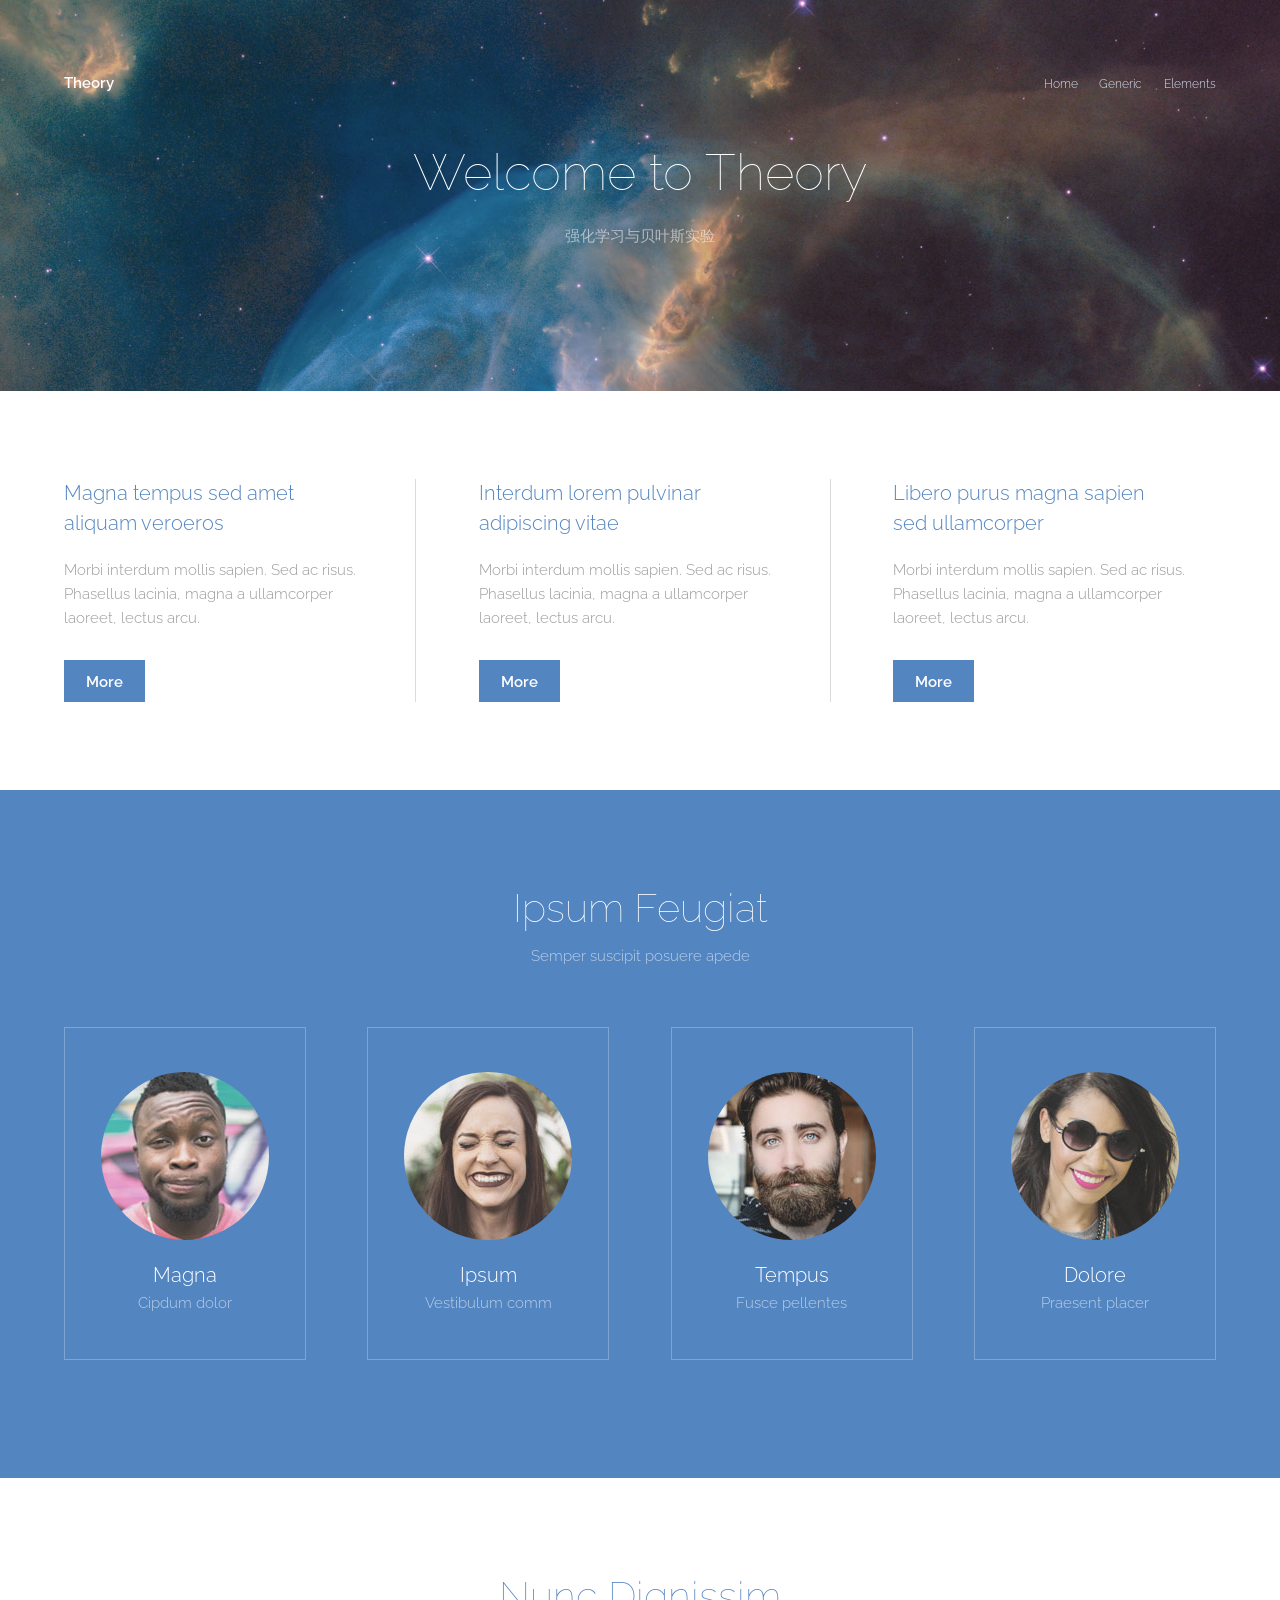
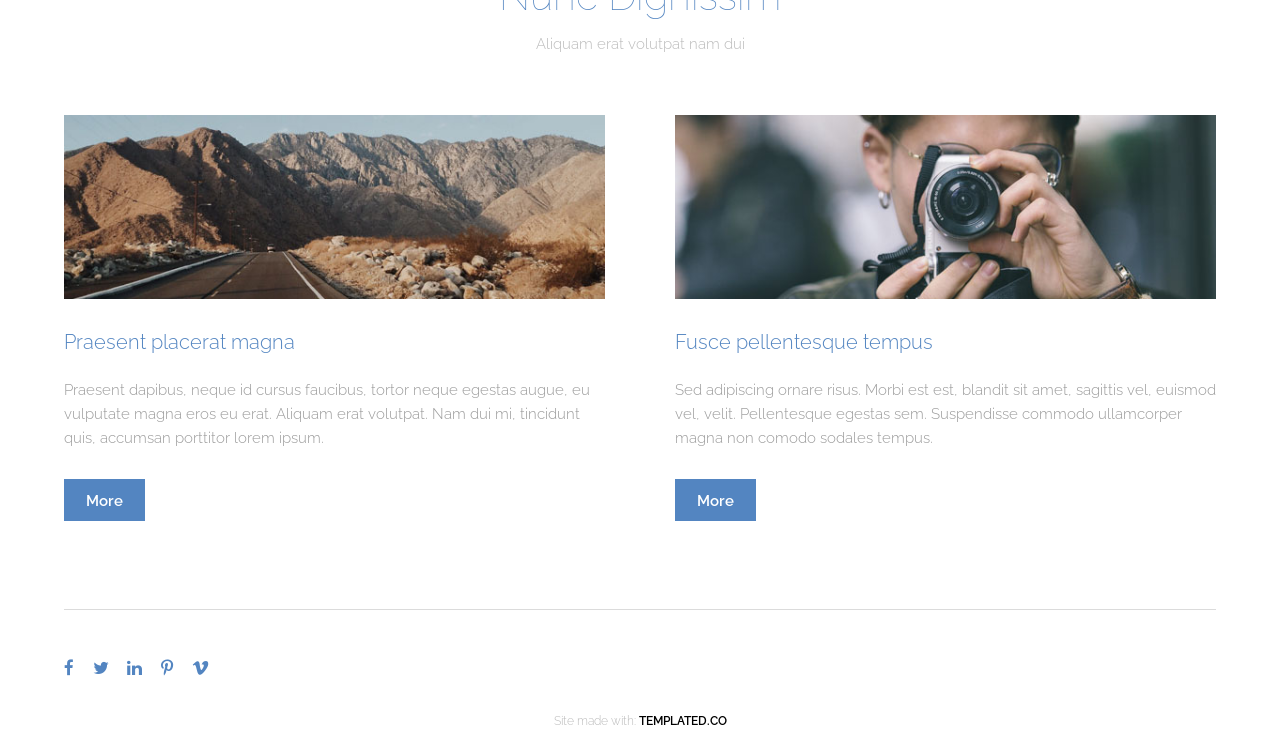
==== index.html @ ba05825b "Update index.html" ====
<!DOCTYPE HTML>
<!--
	Theory by TEMPLATED
	templated.co @templatedco
	Released for free under the Creative Commons Attribution 3.0 license (templated.co/license)
--><html><head><title>Theory by TEMPLATED</title><meta charset="utf-8"><meta name="robots" content="index, follow, max-image-preview:large, max-snippet:-1, max-video-preview:-1"><meta name="viewport" content="width=device-width, initial-scale=1"><link rel="stylesheet" href="assets/css/main.css"></head><body>

		<!-- Header -->
			<header id="header"><div class="inner">
					<a href="index.html" class="logo">Theory</a>
					<nav id="nav"><a href="index.html">Home</a>
						<a href="generic.html">Generic</a>
						<a href="elements.html">Elements</a>
					</nav><a href="#navPanel" class="navPanelToggle"><span class="fa fa-bars"></span></a>
				</div>
			</header><!-- Banner --><section id="banner"><h1>Welcome to Theory</h1>
				<p>强化学习与贝叶斯实验</p>
			</section><!-- One --><section id="one" class="wrapper"><div class="inner">
					<div class="flex flex-3">
						<article><header><h3>Magna tempus sed amet<br> aliquam veroeros</h3>
							</header><p>Morbi interdum mollis sapien. Sed ac risus. Phasellus lacinia, magna a ullamcorper laoreet, lectus arcu.</p>
							<footer><a href="#" class="button special">More</a>
							</footer></article><article><header><h3>Interdum lorem pulvinar<br> adipiscing vitae</h3>
							</header><p>Morbi interdum mollis sapien. Sed ac risus. Phasellus lacinia, magna a ullamcorper laoreet, lectus arcu.</p>
							<footer><a href="#" class="button special">More</a>
							</footer></article><article><header><h3>Libero purus magna sapien<br> sed ullamcorper</h3>
							</header><p>Morbi interdum mollis sapien. Sed ac risus. Phasellus lacinia, magna a ullamcorper laoreet, lectus arcu.</p>
							<footer><a href="#" class="button special">More</a>
							</footer></article></div>
				</div>
			</section><!-- Two --><section id="two" class="wrapper style1 special"><div class="inner">
					<header><h2>Ipsum Feugiat</h2>
						<p>Semper suscipit posuere apede</p>
					</header><div class="flex flex-4">
						<div class="box person">
							<div class="image round">
								<img src="images/pic03.jpg" alt="Person 1" width="168" height="168"></div>
							<h3>Magna</h3>
							<p>Cipdum dolor</p>
						</div>
						<div class="box person">
							<div class="image round">
								<img src="images/pic04.jpg" alt="Person 2" width="168" height="168"></div>
							<h3>Ipsum</h3>
							<p>Vestibulum comm</p>
						</div>
						<div class="box person">
							<div class="image round">
								<img src="images/pic05.jpg" alt="Person 3" width="168" height="168"></div>
							<h3>Tempus</h3>
							<p>Fusce pellentes</p>
						</div>
						<div class="box person">
							<div class="image round">
								<img src="images/pic06.jpg" alt="Person 4" width="168" height="168"></div>
							<h3>Dolore</h3>
							<p>Praesent placer</p>
						</div>
					</div>
				</div>
			</section><!-- Three --><section id="three" class="wrapper special"><div class="inner">
					<header class="align-center"><h2>Nunc Dignissim</h2>
						<p>Aliquam erat volutpat nam dui </p>
					</header><div class="flex flex-2">
						<article><div class="image fit">
								<img src="images/pic01.jpg" alt="Pic 01" width="576" height="196"></div>
							<header><h3>Praesent placerat magna</h3>
							</header><p>Praesent dapibus, neque id cursus faucibus, tortor neque egestas augue, eu vulputate magna eros eu erat. Aliquam erat volutpat. Nam dui mi, tincidunt quis, accumsan porttitor lorem ipsum.</p>
							<footer><a href="#" class="button special">More</a>
							</footer></article><article><div class="image fit">
								<img src="images/pic02.jpg" alt="Pic 02" width="576" height="196"></div>
							<header><h3>Fusce pellentesque tempus</h3>
							</header><p>Sed adipiscing ornare risus. Morbi est est, blandit sit amet, sagittis vel, euismod vel, velit. Pellentesque egestas sem. Suspendisse commodo ullamcorper magna non comodo sodales tempus.</p>
							<footer><a href="#" class="button special">More</a>
							</footer></article></div>
				</div>
			</section><!-- Footer --><footer id="footer"><div class="inner">
					<div class="flex">
						<ul class="icons"><li><a href="#" class="icon fa-facebook"><span class="label">Facebook</span></a></li>
							<li><a href="#" class="icon fa-twitter"><span class="label">Twitter</span></a></li>
							<li><a href="#" class="icon fa-linkedin"><span class="label">linkedIn</span></a></li>
							<li><a href="#" class="icon fa-pinterest-p"><span class="label">Pinterest</span></a></li>
							<li><a href="#" class="icon fa-vimeo"><span class="label">Vimeo</span></a></li>
						</ul></div>
				</div>
			</footer><div class="copyright">
			Site made with: <a href="https://templated.co/">TEMPLATED.CO</a>
		</div>

		<!-- Scripts -->
			<script src="assets/js/jquery.min.js"></script><script src="assets/js/skel.min.js"></script><script src="assets/js/util.js"></script><script src="assets/js/main.js"></script></body></html>
---- assets/css/main.css ----
@charset "UTF-8";
@import url(font-awesome.min.css);
@import "https://fonts.googleapis.com/css?family=Raleway:100,300,600";

/*
	Theory by TEMPLATED
	templated.co @templatedco
	Released for free under the Creative Commons Attribution 3.0 license (templated.co/license)
*/

/* Reset */

	html, body, div, span, applet, object, iframe, h1, h2, h3, h4, h5, h6, p, blockquote, pre, a, abbr, acronym, address, big, cite, code, del, dfn, em, img, ins, kbd, q, s, samp, small, strike, strong, sub, sup, tt, var, b, u, i, center, dl, dt, dd, ol, ul, li, fieldset, form, label, legend, table, caption, tbody, tfoot, thead, tr, th, td, article, aside, canvas, details, embed, figure, figcaption, footer, header, hgroup, menu, nav, output, ruby, section, summary, time, mark, audio, video {
		margin: 0;
		padding: 0;
		border: 0;
		font-size: 100%;
		font: inherit;
		vertical-align: baseline;
	}
.image.fit img {
	width: 100%;
	height: auto;
}
	article, aside, details, figcaption, figure, footer, header, hgroup, menu, nav, section {
		display: block;
	}

	body {
		line-height: 1;
	}

	ol, ul {
		list-style: none;
	}

	blockquote, q {
		quotes: none;
	}

	blockquote:before, blockquote:after, q:before, q:after {
		content: '';
		content: none;
	}

	table {
		border-collapse: collapse;
		border-spacing: 0;
	}

	body {
		-webkit-text-size-adjust: none;
	}

/* Box Model */

	*, *:before, *:after {
		-moz-box-sizing: border-box;
		-webkit-box-sizing: border-box;
		box-sizing: border-box;
	}

/* Containers */

	.container {
		margin-left: auto;
		margin-right: auto;
	}

	.container.\31 25\25 {
		width: 100%;
		max-width: 100em;
		min-width: 80em;
	}

	.container.\37 5\25 {
		width: 60em;
	}

	.container.\35 0\25 {
		width: 40em;
	}

	.container.\32 5\25 {
		width: 20em;
	}

	.container {
		width: 80em;
	}

	@media screen and (max-width: 1680px) {

		.container.\31 25\25 {
			width: 100%;
			max-width: 100em;
			min-width: 80em;
		}

		.container.\37 5\25 {
			width: 60em;
		}

		.container.\35 0\25 {
			width: 40em;
		}

		.container.\32 5\25 {
			width: 20em;
		}

		.container {
			width: 80em;
		}

	}

	@media screen and (max-width: 1280px) {

		.container.\31 25\25 {
			width: 100%;
			max-width: 81.25em;
			min-width: 65em;
		}

		.container.\37 5\25 {
			width: 48.75em;
		}

		.container.\35 0\25 {
			width: 32.5em;
		}

		.container.\32 5\25 {
			width: 16.25em;
		}

		.container {
			width: 65em;
		}

	}

	@media screen and (max-width: 980px) {

		.container.\31 25\25 {
			width: 100%;
			max-width: 112.5%;
			min-width: 90%;
		}

		.container.\37 5\25 {
			width: 67.5%;
		}

		.container.\35 0\25 {
			width: 45%;
		}

		.container.\32 5\25 {
			width: 22.5%;
		}

		.container {
			width: 90%;
		}

	}

	@media screen and (max-width: 736px) {

		.container.\31 25\25 {
			width: 100%;
			max-width: 112.5%;
			min-width: 90%;
		}

		.container.\37 5\25 {
			width: 67.5%;
		}

		.container.\35 0\25 {
			width: 45%;
		}

		.container.\32 5\25 {
			width: 22.5%;
		}

		.container {
			width: 90% !important;
		}

	}

	@media screen and (max-width: 480px) {

		.container.\31 25\25 {
			width: 100%;
			max-width: 112.5%;
			min-width: 90%;
		}

		.container.\37 5\25 {
			width: 67.5%;
		}

		.container.\35 0\25 {
			width: 45%;
		}

		.container.\32 5\25 {
			width: 22.5%;
		}

		.container {
			width: 90% !important;
		}

	}

/* Grid */

	.row {
		border-bottom: solid 1px transparent;
		-moz-box-sizing: border-box;
		-webkit-box-sizing: border-box;
		box-sizing: border-box;
	}

	.row > * {
		float: left;
		-moz-box-sizing: border-box;
		-webkit-box-sizing: border-box;
		box-sizing: border-box;
	}

	.row:after, .row:before {
		content: '';
		display: block;
		clear: both;
		height: 0;
	}

	.row.uniform > * > :first-child {
		margin-top: 0;
	}

	.row.uniform > * > :last-child {
		margin-bottom: 0;
	}

	.row.\30 \25 > * {
		padding: 0 0 0 0em;
	}

	.row.\30 \25 {
		margin: 0 0 -1px 0em;
	}

	.row.uniform.\30 \25 > * {
		padding: 0em 0 0 0em;
	}

	.row.uniform.\30 \25 {
		margin: 0em 0 -1px 0em;
	}

	.row > * {
		padding: 0 0 0 2em;
	}

	.row {
		margin: 0 0 -1px -2em;
	}

	.row.uniform > * {
		padding: 2em 0 0 2em;
	}

	.row.uniform {
		margin: -2em 0 -1px -2em;
	}

	.row.\32 00\25 > * {
		padding: 0 0 0 4em;
	}

	.row.\32 00\25 {
		margin: 0 0 -1px -4em;
	}

	.row.uniform.\32 00\25 > * {
		padding: 4em 0 0 4em;
	}

	.row.uniform.\32 00\25 {
		margin: -4em 0 -1px -4em;
	}

	.row.\31 50\25 > * {
		padding: 0 0 0 3em;
	}

	.row.\31 50\25 {
		margin: 0 0 -1px -3em;
	}

	.row.uniform.\31 50\25 > * {
		padding: 3em 0 0 3em;
	}

	.row.uniform.\31 50\25 {
		margin: -3em 0 -1px -3em;
	}

	.row.\35 0\25 > * {
		padding: 0 0 0 1em;
	}

	.row.\35 0\25 {
		margin: 0 0 -1px -1em;
	}

	.row.uniform.\35 0\25 > * {
		padding: 1em 0 0 1em;
	}

	.row.uniform.\35 0\25 {
		margin: -1em 0 -1px -1em;
	}

	.row.\32 5\25 > * {
		padding: 0 0 0 0.5em;
	}

	.row.\32 5\25 {
		margin: 0 0 -1px -0.5em;
	}

	.row.uniform.\32 5\25 > * {
		padding: 0.5em 0 0 0.5em;
	}

	.row.uniform.\32 5\25 {
		margin: -0.5em 0 -1px -0.5em;
	}

	.\31 2u, .\31 2u\24 {
		width: 100%;
		clear: none;
		margin-left: 0;
	}

	.\31 1u, .\31 1u\24 {
		width: 91.6666666667%;
		clear: none;
		margin-left: 0;
	}

	.\31 0u, .\31 0u\24 {
		width: 83.3333333333%;
		clear: none;
		margin-left: 0;
	}

	.\39 u, .\39 u\24 {
		width: 75%;
		clear: none;
		margin-left: 0;
	}

	.\38 u, .\38 u\24 {
		width: 66.6666666667%;
		clear: none;
		margin-left: 0;
	}

	.\37 u, .\37 u\24 {
		width: 58.3333333333%;
		clear: none;
		margin-left: 0;
	}

	.\36 u, .\36 u\24 {
		width: 50%;
		clear: none;
		margin-left: 0;
	}

	.\35 u, .\35 u\24 {
		width: 41.6666666667%;
		clear: none;
		margin-left: 0;
	}

	.\34 u, .\34 u\24 {
		width: 33.3333333333%;
		clear: none;
		margin-left: 0;
	}

	.\33 u, .\33 u\24 {
		width: 25%;
		clear: none;
		margin-left: 0;
	}

	.\32 u, .\32 u\24 {
		width: 16.6666666667%;
		clear: none;
		margin-left: 0;
	}

	.\31 u, .\31 u\24 {
		width: 8.3333333333%;
		clear: none;
		margin-left: 0;
	}

	.\31 2u\24 + *,
	.\31 1u\24 + *,
	.\31 0u\24 + *,
	.\39 u\24 + *,
	.\38 u\24 + *,
	.\37 u\24 + *,
	.\36 u\24 + *,
	.\35 u\24 + *,
	.\34 u\24 + *,
	.\33 u\24 + *,
	.\32 u\24 + *,
	.\31 u\24 + * {
		clear: left;
	}

	.\-11u {
		margin-left: 91.66667%;
	}

	.\-10u {
		margin-left: 83.33333%;
	}

	.\-9u {
		margin-left: 75%;
	}

	.\-8u {
		margin-left: 66.66667%;
	}

	.\-7u {
		margin-left: 58.33333%;
	}

	.\-6u {
		margin-left: 50%;
	}

	.\-5u {
		margin-left: 41.66667%;
	}

	.\-4u {
		margin-left: 33.33333%;
	}

	.\-3u {
		margin-left: 25%;
	}

	.\-2u {
		margin-left: 16.66667%;
	}

	.\-1u {
		margin-left: 8.33333%;
	}

	@media screen and (max-width: 1680px) {

		.row > * {
			padding: 0 0 0 2em;
		}

		.row {
			margin: 0 0 -1px -2em;
		}

		.row.uniform > * {
			padding: 2em 0 0 2em;
		}

		.row.uniform {
			margin: -2em 0 -1px -2em;
		}

		.row.\32 00\25 > * {
			padding: 0 0 0 4em;
		}

		.row.\32 00\25 {
			margin: 0 0 -1px -4em;
		}

		.row.uniform.\32 00\25 > * {
			padding: 4em 0 0 4em;
		}

		.row.uniform.\32 00\25 {
			margin: -4em 0 -1px -4em;
		}

		.row.\31 50\25 > * {
			padding: 0 0 0 3em;
		}

		.row.\31 50\25 {
			margin: 0 0 -1px -3em;
		}

		.row.uniform.\31 50\25 > * {
			padding: 3em 0 0 3em;
		}

		.row.uniform.\31 50\25 {
			margin: -3em 0 -1px -3em;
		}

		.row.\35 0\25 > * {
			padding: 0 0 0 1em;
		}

		.row.\35 0\25 {
			margin: 0 0 -1px -1em;
		}

		.row.uniform.\35 0\25 > * {
			padding: 1em 0 0 1em;
		}

		.row.uniform.\35 0\25 {
			margin: -1em 0 -1px -1em;
		}

		.row.\32 5\25 > * {
			padding: 0 0 0 0.5em;
		}

		.row.\32 5\25 {
			margin: 0 0 -1px -0.5em;
		}

		.row.uniform.\32 5\25 > * {
			padding: 0.5em 0 0 0.5em;
		}

		.row.uniform.\32 5\25 {
			margin: -0.5em 0 -1px -0.5em;
		}

		.\31 2u\28xlarge\29, .\31 2u\24\28xlarge\29 {
			width: 100%;
			clear: none;
			margin-left: 0;
		}

		.\31 1u\28xlarge\29, .\31 1u\24\28xlarge\29 {
			width: 91.6666666667%;
			clear: none;
			margin-left: 0;
		}

		.\31 0u\28xlarge\29, .\31 0u\24\28xlarge\29 {
			width: 83.3333333333%;
			clear: none;
			margin-left: 0;
		}

		.\39 u\28xlarge\29, .\39 u\24\28xlarge\29 {
			width: 75%;
			clear: none;
			margin-left: 0;
		}

		.\38 u\28xlarge\29, .\38 u\24\28xlarge\29 {
			width: 66.6666666667%;
			clear: none;
			margin-left: 0;
		}

		.\37 u\28xlarge\29, .\37 u\24\28xlarge\29 {
			width: 58.3333333333%;
			clear: none;
			margin-left: 0;
		}

		.\36 u\28xlarge\29, .\36 u\24\28xlarge\29 {
			width: 50%;
			clear: none;
			margin-left: 0;
		}

		.\35 u\28xlarge\29, .\35 u\24\28xlarge\29 {
			width: 41.6666666667%;
			clear: none;
			margin-left: 0;
		}

		.\34 u\28xlarge\29, .\34 u\24\28xlarge\29 {
			width: 33.3333333333%;
			clear: none;
			margin-left: 0;
		}

		.\33 u\28xlarge\29, .\33 u\24\28xlarge\29 {
			width: 25%;
			clear: none;
			margin-left: 0;
		}

		.\32 u\28xlarge\29, .\32 u\24\28xlarge\29 {
			width: 16.6666666667%;
			clear: none;
			margin-left: 0;
		}

		.\31 u\28xlarge\29, .\31 u\24\28xlarge\29 {
			width: 8.3333333333%;
			clear: none;
			margin-left: 0;
		}

		.\31 2u\24\28xlarge\29 + *,
		.\31 1u\24\28xlarge\29 + *,
		.\31 0u\24\28xlarge\29 + *,
		.\39 u\24\28xlarge\29 + *,
		.\38 u\24\28xlarge\29 + *,
		.\37 u\24\28xlarge\29 + *,
		.\36 u\24\28xlarge\29 + *,
		.\35 u\24\28xlarge\29 + *,
		.\34 u\24\28xlarge\29 + *,
		.\33 u\24\28xlarge\29 + *,
		.\32 u\24\28xlarge\29 + *,
		.\31 u\24\28xlarge\29 + * {
			clear: left;
		}

		.\-11u\28xlarge\29 {
			margin-left: 91.66667%;
		}

		.\-10u\28xlarge\29 {
			margin-left: 83.33333%;
		}

		.\-9u\28xlarge\29 {
			margin-left: 75%;
		}

		.\-8u\28xlarge\29 {
			margin-left: 66.66667%;
		}

		.\-7u\28xlarge\29 {
			margin-left: 58.33333%;
		}

		.\-6u\28xlarge\29 {
			margin-left: 50%;
		}

		.\-5u\28xlarge\29 {
			margin-left: 41.66667%;
		}

		.\-4u\28xlarge\29 {
			margin-left: 33.33333%;
		}

		.\-3u\28xlarge\29 {
			margin-left: 25%;
		}

		.\-2u\28xlarge\29 {
			margin-left: 16.66667%;
		}

		.\-1u\28xlarge\29 {
			margin-left: 8.33333%;
		}

	}

	@media screen and (max-width: 1280px) {

		.row > * {
			padding: 0 0 0 1.5em;
		}

		.row {
			margin: 0 0 -1px -1.5em;
		}

		.row.uniform > * {
			padding: 1.5em 0 0 1.5em;
		}

		.row.uniform {
			margin: -1.5em 0 -1px -1.5em;
		}

		.row.\32 00\25 > * {
			padding: 0 0 0 3em;
		}

		.row.\32 00\25 {
			margin: 0 0 -1px -3em;
		}

		.row.uniform.\32 00\25 > * {
			padding: 3em 0 0 3em;
		}

		.row.uniform.\32 00\25 {
			margin: -3em 0 -1px -3em;
		}

		.row.\31 50\25 > * {
			padding: 0 0 0 2.25em;
		}

		.row.\31 50\25 {
			margin: 0 0 -1px -2.25em;
		}

		.row.uniform.\31 50\25 > * {
			padding: 2.25em 0 0 2.25em;
		}

		.row.uniform.\31 50\25 {
			margin: -2.25em 0 -1px -2.25em;
		}

		.row.\35 0\25 > * {
			padding: 0 0 0 0.75em;
		}

		.row.\35 0\25 {
			margin: 0 0 -1px -0.75em;
		}

		.row.uniform.\35 0\25 > * {
			padding: 0.75em 0 0 0.75em;
		}

		.row.uniform.\35 0\25 {
			margin: -0.75em 0 -1px -0.75em;
		}

		.row.\32 5\25 > * {
			padding: 0 0 0 0.375em;
		}

		.row.\32 5\25 {
			margin: 0 0 -1px -0.375em;
		}

		.row.uniform.\32 5\25 > * {
			padding: 0.375em 0 0 0.375em;
		}

		.row.uniform.\32 5\25 {
			margin: -0.375em 0 -1px -0.375em;
		}

		.\31 2u\28large\29, .\31 2u\24\28large\29 {
			width: 100%;
			clear: none;
			margin-left: 0;
		}

		.\31 1u\28large\29, .\31 1u\24\28large\29 {
			width: 91.6666666667%;
			clear: none;
			margin-left: 0;
		}

		.\31 0u\28large\29, .\31 0u\24\28large\29 {
			width: 83.3333333333%;
			clear: none;
			margin-left: 0;
		}

		.\39 u\28large\29, .\39 u\24\28large\29 {
			width: 75%;
			clear: none;
			margin-left: 0;
		}

		.\38 u\28large\29, .\38 u\24\28large\29 {
			width: 66.6666666667%;
			clear: none;
			margin-left: 0;
		}

		.\37 u\28large\29, .\37 u\24\28large\29 {
			width: 58.3333333333%;
			clear: none;
			margin-left: 0;
		}

		.\36 u\28large\29, .\36 u\24\28large\29 {
			width: 50%;
			clear: none;
			margin-left: 0;
		}

		.\35 u\28large\29, .\35 u\24\28large\29 {
			width: 41.6666666667%;
			clear: none;
			margin-left: 0;
		}

		.\34 u\28large\29, .\34 u\24\28large\29 {
			width: 33.3333333333%;
			clear: none;
			margin-left: 0;
		}

		.\33 u\28large\29, .\33 u\24\28large\29 {
			width: 25%;
			clear: none;
			margin-left: 0;
		}

		.\32 u\28large\29, .\32 u\24\28large\29 {
			width: 16.6666666667%;
			clear: none;
			margin-left: 0;
		}

		.\31 u\28large\29, .\31 u\24\28large\29 {
			width: 8.3333333333%;
			clear: none;
			margin-left: 0;
		}

		.\31 2u\24\28large\29 + *,
		.\31 1u\24\28large\29 + *,
		.\31 0u\24\28large\29 + *,
		.\39 u\24\28large\29 + *,
		.\38 u\24\28large\29 + *,
		.\37 u\24\28large\29 + *,
		.\36 u\24\28large\29 + *,
		.\35 u\24\28large\29 + *,
		.\34 u\24\28large\29 + *,
		.\33 u\24\28large\29 + *,
		.\32 u\24\28large\29 + *,
		.\31 u\24\28large\29 + * {
			clear: left;
		}

		.\-11u\28large\29 {
			margin-left: 91.66667%;
		}

		.\-10u\28large\29 {
			margin-left: 83.33333%;
		}

		.\-9u\28large\29 {
			margin-left: 75%;
		}

		.\-8u\28large\29 {
			margin-left: 66.66667%;
		}

		.\-7u\28large\29 {
			margin-left: 58.33333%;
		}

		.\-6u\28large\29 {
			margin-left: 50%;
		}

		.\-5u\28large\29 {
			margin-left: 41.66667%;
		}

		.\-4u\28large\29 {
			margin-left: 33.33333%;
		}

		.\-3u\28large\29 {
			margin-left: 25%;
		}

		.\-2u\28large\29 {
			margin-left: 16.66667%;
		}

		.\-1u\28large\29 {
			margin-left: 8.33333%;
		}

	}

	@media screen and (max-width: 980px) {

		.row > * {
			padding: 0 0 0 1.5em;
		}

		.row {
			margin: 0 0 -1px -1.5em;
		}

		.row.uniform > * {
			padding: 1.5em 0 0 1.5em;
		}

		.row.uniform {
			margin: -1.5em 0 -1px -1.5em;
		}

		.row.\32 00\25 > * {
			padding: 0 0 0 3em;
		}

		.row.\32 00\25 {
			margin: 0 0 -1px -3em;
		}

		.row.uniform.\32 00\25 > * {
			padding: 3em 0 0 3em;
		}

		.row.uniform.\32 00\25 {
			margin: -3em 0 -1px -3em;
		}

		.row.\31 50\25 > * {
			padding: 0 0 0 2.25em;
		}

		.row.\31 50\25 {
			margin: 0 0 -1px -2.25em;
		}

		.row.uniform.\31 50\25 > * {
			padding: 2.25em 0 0 2.25em;
		}

		.row.uniform.\31 50\25 {
			margin: -2.25em 0 -1px -2.25em;
		}

		.row.\35 0\25 > * {
			padding: 0 0 0 0.75em;
		}

		.row.\35 0\25 {
			margin: 0 0 -1px -0.75em;
		}

		.row.uniform.\35 0\25 > * {
			padding: 0.75em 0 0 0.75em;
		}

		.row.uniform.\35 0\25 {
			margin: -0.75em 0 -1px -0.75em;
		}

		.row.\32 5\25 > * {
			padding: 0 0 0 0.375em;
		}

		.row.\32 5\25 {
			margin: 0 0 -1px -0.375em;
		}

		.row.uniform.\32 5\25 > * {
			padding: 0.375em 0 0 0.375em;
		}

		.row.uniform.\32 5\25 {
			margin: -0.375em 0 -1px -0.375em;
		}

		.\31 2u\28medium\29, .\31 2u\24\28medium\29 {
			width: 100%;
			clear: none;
			margin-left: 0;
		}

		.\31 1u\28medium\29, .\31 1u\24\28medium\29 {
			width: 91.6666666667%;
			clear: none;
			margin-left: 0;
		}

		.\31 0u\28medium\29, .\31 0u\24\28medium\29 {
			width: 83.3333333333%;
			clear: none;
			margin-left: 0;
		}

		.\39 u\28medium\29, .\39 u\24\28medium\29 {
			width: 75%;
			clear: none;
			margin-left: 0;
		}

		.\38 u\28medium\29, .\38 u\24\28medium\29 {
			width: 66.6666666667%;
			clear: none;
			margin-left: 0;
		}

		.\37 u\28medium\29, .\37 u\24\28medium\29 {
			width: 58.3333333333%;
			clear: none;
			margin-left: 0;
		}

		.\36 u\28medium\29, .\36 u\24\28medium\29 {
			width: 50%;
			clear: none;
			margin-left: 0;
		}

		.\35 u\28medium\29, .\35 u\24\28medium\29 {
			width: 41.6666666667%;
			clear: none;
			margin-left: 0;
		}

		.\34 u\28medium\29, .\34 u\24\28medium\29 {
			width: 33.3333333333%;
			clear: none;
			margin-left: 0;
		}

		.\33 u\28medium\29, .\33 u\24\28medium\29 {
			width: 25%;
			clear: none;
			margin-left: 0;
		}

		.\32 u\28medium\29, .\32 u\24\28medium\29 {
			width: 16.6666666667%;
			clear: none;
			margin-left: 0;
		}

		.\31 u\28medium\29, .\31 u\24\28medium\29 {
			width: 8.3333333333%;
			clear: none;
			margin-left: 0;
		}

		.\31 2u\24\28medium\29 + *,
		.\31 1u\24\28medium\29 + *,
		.\31 0u\24\28medium\29 + *,
		.\39 u\24\28medium\29 + *,
		.\38 u\24\28medium\29 + *,
		.\37 u\24\28medium\29 + *,
		.\36 u\24\28medium\29 + *,
		.\35 u\24\28medium\29 + *,
		.\34 u\24\28medium\29 + *,
		.\33 u\24\28medium\29 + *,
		.\32 u\24\28medium\29 + *,
		.\31 u\24\28medium\29 + * {
			clear: left;
		}

		.\-11u\28medium\29 {
			margin-left: 91.66667%;
		}

		.\-10u\28medium\29 {
			margin-left: 83.33333%;
		}

		.\-9u\28medium\29 {
			margin-left: 75%;
		}

		.\-8u\28medium\29 {
			margin-left: 66.66667%;
		}

		.\-7u\28medium\29 {
			margin-left: 58.33333%;
		}

		.\-6u\28medium\29 {
			margin-left: 50%;
		}

		.\-5u\28medium\29 {
			margin-left: 41.66667%;
		}

		.\-4u\28medium\29 {
			margin-left: 33.33333%;
		}

		.\-3u\28medium\29 {
			margin-left: 25%;
		}

		.\-2u\28medium\29 {
			margin-left: 16.66667%;
		}

		.\-1u\28medium\29 {
			margin-left: 8.33333%;
		}

	}

	@media screen and (max-width: 736px) {

		.row > * {
			padding: 0 0 0 1.25em;
		}

		.row {
			margin: 0 0 -1px -1.25em;
		}

		.row.uniform > * {
			padding: 1.25em 0 0 1.25em;
		}

		.row.uniform {
			margin: -1.25em 0 -1px -1.25em;
		}

		.row.\32 00\25 > * {
			padding: 0 0 0 2.5em;
		}

		.row.\32 00\25 {
			margin: 0 0 -1px -2.5em;
		}

		.row.uniform.\32 00\25 > * {
			padding: 2.5em 0 0 2.5em;
		}

		.row.uniform.\32 00\25 {
			margin: -2.5em 0 -1px -2.5em;
		}

		.row.\31 50\25 > * {
			padding: 0 0 0 1.875em;
		}

		.row.\31 50\25 {
			margin: 0 0 -1px -1.875em;
		}

		.row.uniform.\31 50\25 > * {
			padding: 1.875em 0 0 1.875em;
		}

		.row.uniform.\31 50\25 {
			margin: -1.875em 0 -1px -1.875em;
		}

		.row.\35 0\25 > * {
			padding: 0 0 0 0.625em;
		}

		.row.\35 0\25 {
			margin: 0 0 -1px -0.625em;
		}

		.row.uniform.\35 0\25 > * {
			padding: 0.625em 0 0 0.625em;
		}

		.row.uniform.\35 0\25 {
			margin: -0.625em 0 -1px -0.625em;
		}

		.row.\32 5\25 > * {
			padding: 0 0 0 0.3125em;
		}

		.row.\32 5\25 {
			margin: 0 0 -1px -0.3125em;
		}

		.row.uniform.\32 5\25 > * {
			padding: 0.3125em 0 0 0.3125em;
		}

		.row.uniform.\32 5\25 {
			margin: -0.3125em 0 -1px -0.3125em;
		}

		.\31 2u\28small\29, .\31 2u\24\28small\29 {
			width: 100%;
			clear: none;
			margin-left: 0;
		}

		.\31 1u\28small\29, .\31 1u\24\28small\29 {
			width: 91.6666666667%;
			clear: none;
			margin-left: 0;
		}

		.\31 0u\28small\29, .\31 0u\24\28small\29 {
			width: 83.3333333333%;
			clear: none;
			margin-left: 0;
		}

		.\39 u\28small\29, .\39 u\24\28small\29 {
			width: 75%;
			clear: none;
			margin-left: 0;
		}

		.\38 u\28small\29, .\38 u\24\28small\29 {
			width: 66.6666666667%;
			clear: none;
			margin-left: 0;
		}

		.\37 u\28small\29, .\37 u\24\28small\29 {
			width: 58.3333333333%;
			clear: none;
			margin-left: 0;
		}

		.\36 u\28small\29, .\36 u\24\28small\29 {
			width: 50%;
			clear: none;
			margin-left: 0;
		}

		.\35 u\28small\29, .\35 u\24\28small\29 {
			width: 41.6666666667%;
			clear: none;
			margin-left: 0;
		}

		.\34 u\28small\29, .\34 u\24\28small\29 {
			width: 33.3333333333%;
			clear: none;
			margin-left: 0;
		}

		.\33 u\28small\29, .\33 u\24\28small\29 {
			width: 25%;
			clear: none;
			margin-left: 0;
		}

		.\32 u\28small\29, .\32 u\24\28small\29 {
			width: 16.6666666667%;
			clear: none;
			margin-left: 0;
		}

		.\31 u\28small\29, .\31 u\24\28small\29 {
			width: 8.3333333333%;
			clear: none;
			margin-left: 0;
		}

		.\31 2u\24\28small\29 + *,
		.\31 1u\24\28small\29 + *,
		.\31 0u\24\28small\29 + *,
		.\39 u\24\28small\29 + *,
		.\38 u\24\28small\29 + *,
		.\37 u\24\28small\29 + *,
		.\36 u\24\28small\29 + *,
		.\35 u\24\28small\29 + *,
		.\34 u\24\28small\29 + *,
		.\33 u\24\28small\29 + *,
		.\32 u\24\28small\29 + *,
		.\31 u\24\28small\29 + * {
			clear: left;
		}

		.\-11u\28small\29 {
			margin-left: 91.66667%;
		}

		.\-10u\28small\29 {
			margin-left: 83.33333%;
		}

		.\-9u\28small\29 {
			margin-left: 75%;
		}

		.\-8u\28small\29 {
			margin-left: 66.66667%;
		}

		.\-7u\28small\29 {
			margin-left: 58.33333%;
		}

		.\-6u\28small\29 {
			margin-left: 50%;
		}

		.\-5u\28small\29 {
			margin-left: 41.66667%;
		}

		.\-4u\28small\29 {
			margin-left: 33.33333%;
		}

		.\-3u\28small\29 {
			margin-left: 25%;
		}

		.\-2u\28small\29 {
			margin-left: 16.66667%;
		}

		.\-1u\28small\29 {
			margin-left: 8.33333%;
		}

	}

	@media screen and (max-width: 480px) {

		.row > * {
			padding: 0 0 0 1.25em;
		}

		.row {
			margin: 0 0 -1px -1.25em;
		}

		.row.uniform > * {
			padding: 1.25em 0 0 1.25em;
		}

		.row.uniform {
			margin: -1.25em 0 -1px -1.25em;
		}

		.row.\32 00\25 > * {
			padding: 0 0 0 2.5em;
		}

		.row.\32 00\25 {
			margin: 0 0 -1px -2.5em;
		}

		.row.uniform.\32 00\25 > * {
			padding: 2.5em 0 0 2.5em;
		}

		.row.uniform.\32 00\25 {
			margin: -2.5em 0 -1px -2.5em;
		}

		.row.\31 50\25 > * {
			padding: 0 0 0 1.875em;
		}

		.row.\31 50\25 {
			margin: 0 0 -1px -1.875em;
		}

		.row.uniform.\31 50\25 > * {
			padding: 1.875em 0 0 1.875em;
		}

		.row.uniform.\31 50\25 {
			margin: -1.875em 0 -1px -1.875em;
		}

		.row.\35 0\25 > * {
			padding: 0 0 0 0.625em;
		}

		.row.\35 0\25 {
			margin: 0 0 -1px -0.625em;
		}

		.row.uniform.\35 0\25 > * {
			padding: 0.625em 0 0 0.625em;
		}

		.row.uniform.\35 0\25 {
			margin: -0.625em 0 -1px -0.625em;
		}

		.row.\32 5\25 > * {
			padding: 0 0 0 0.3125em;
		}

		.row.\32 5\25 {
			margin: 0 0 -1px -0.3125em;
		}

		.row.uniform.\32 5\25 > * {
			padding: 0.3125em 0 0 0.3125em;
		}

		.row.uniform.\32 5\25 {
			margin: -0.3125em 0 -1px -0.3125em;
		}

		.\31 2u\28xsmall\29, .\31 2u\24\28xsmall\29 {
			width: 100%;
			clear: none;
			margin-left: 0;
		}

		.\31 1u\28xsmall\29, .\31 1u\24\28xsmall\29 {
			width: 91.6666666667%;
			clear: none;
			margin-left: 0;
		}

		.\31 0u\28xsmall\29, .\31 0u\24\28xsmall\29 {
			width: 83.3333333333%;
			clear: none;
			margin-left: 0;
		}

		.\39 u\28xsmall\29, .\39 u\24\28xsmall\29 {
			width: 75%;
			clear: none;
			margin-left: 0;
		}

		.\38 u\28xsmall\29, .\38 u\24\28xsmall\29 {
			width: 66.6666666667%;
			clear: none;
			margin-left: 0;
		}

		.\37 u\28xsmall\29, .\37 u\24\28xsmall\29 {
			width: 58.3333333333%;
			clear: none;
			margin-left: 0;
		}

		.\36 u\28xsmall\29, .\36 u\24\28xsmall\29 {
			width: 50%;
			clear: none;
			margin-left: 0;
		}

		.\35 u\28xsmall\29, .\35 u\24\28xsmall\29 {
			width: 41.6666666667%;
			clear: none;
			margin-left: 0;
		}

		.\34 u\28xsmall\29, .\34 u\24\28xsmall\29 {
			width: 33.3333333333%;
			clear: none;
			margin-left: 0;
		}

		.\33 u\28xsmall\29, .\33 u\24\28xsmall\29 {
			width: 25%;
			clear: none;
			margin-left: 0;
		}

		.\32 u\28xsmall\29, .\32 u\24\28xsmall\29 {
			width: 16.6666666667%;
			clear: none;
			margin-left: 0;
		}

		.\31 u\28xsmall\29, .\31 u\24\28xsmall\29 {
			width: 8.3333333333%;
			clear: none;
			margin-left: 0;
		}

		.\31 2u\24\28xsmall\29 + *,
		.\31 1u\24\28xsmall\29 + *,
		.\31 0u\24\28xsmall\29 + *,
		.\39 u\24\28xsmall\29 + *,
		.\38 u\24\28xsmall\29 + *,
		.\37 u\24\28xsmall\29 + *,
		.\36 u\24\28xsmall\29 + *,
		.\35 u\24\28xsmall\29 + *,
		.\34 u\24\28xsmall\29 + *,
		.\33 u\24\28xsmall\29 + *,
		.\32 u\24\28xsmall\29 + *,
		.\31 u\24\28xsmall\29 + * {
			clear: left;
		}

		.\-11u\28xsmall\29 {
			margin-left: 91.66667%;
		}

		.\-10u\28xsmall\29 {
			margin-left: 83.33333%;
		}

		.\-9u\28xsmall\29 {
			margin-left: 75%;
		}

		.\-8u\28xsmall\29 {
			margin-left: 66.66667%;
		}

		.\-7u\28xsmall\29 {
			margin-left: 58.33333%;
		}

		.\-6u\28xsmall\29 {
			margin-left: 50%;
		}

		.\-5u\28xsmall\29 {
			margin-left: 41.66667%;
		}

		.\-4u\28xsmall\29 {
			margin-left: 33.33333%;
		}

		.\-3u\28xsmall\29 {
			margin-left: 25%;
		}

		.\-2u\28xsmall\29 {
			margin-left: 16.66667%;
		}

		.\-1u\28xsmall\29 {
			margin-left: 8.33333%;
		}

	}

/* Basic */

	@-ms-viewport {
		width: device-width;
	}

	body {
		-ms-overflow-style: scrollbar;
	}

	@media screen and (max-width: 480px) {

		html, body {
			min-width: 320px;
		}

	}

	body {
		background: #fff;
	}

		body.is-loading *, body.is-loading *:before, body.is-loading *:after {
			-moz-animation: none !important;
			-webkit-animation: none !important;
			-ms-animation: none !important;
			animation: none !important;
			-moz-transition: none !important;
			-webkit-transition: none !important;
			-ms-transition: none !important;
			transition: none !important;
		}

/* Type */

	body, input, select, textarea {
		color: #9a9a9a;
		font-family: "Raleway", Arial, Helvetica, sans-serif;
		font-size: 13pt;
		font-weight: 300;
		line-height: 1.65;
	}

		@media screen and (max-width: 1680px) {

			body, input, select, textarea {
				font-size: 11pt;
			}

		}

		@media screen and (max-width: 1280px) {

			body, input, select, textarea {
				font-size: 11pt;
			}

		}

		@media screen and (max-width: 980px) {

			body, input, select, textarea {
				font-size: 12pt;
			}

		}

		@media screen and (max-width: 736px) {

			body, input, select, textarea {
				font-size: 12pt;
			}

		}

		@media screen and (max-width: 480px) {

			body, input, select, textarea {
				font-size: 12pt;
			}

		}

	a {
		color: #5385c1;
		text-decoration: underline;
	}

		a:hover {
			text-decoration: none;
		}

	strong, b {
		color: #555;
		font-weight: 600;
	}

	em, i {
		font-style: italic;
	}

	p {
		margin: 0 0 2em 0;
	}

	h1, h2, h3, h4, h5, h6 {
		color: #5385c1;
		font-weight: 300;
		line-height: 1.5;
		margin: 0 0 1em 0;
	}

		h1 a, h2 a, h3 a, h4 a, h5 a, h6 a {
			color: inherit;
			text-decoration: none;
		}

	h2 {
		font-size: 1.75em;
		font-weight: 100;
	}

	h3 {
		font-size: 1.35em;
	}

	h4 {
		font-size: 1.1em;
	}

	h5 {
		font-size: 0.9em;
	}

	h6 {
		font-size: 0.7em;
	}

	sub {
		font-size: 0.8em;
		position: relative;
		top: 0.5em;
	}

	sup {
		font-size: 0.8em;
		position: relative;
		top: -0.5em;
	}

	blockquote {
		border-left: solid 4px #dbdbdb;
		font-style: italic;
		margin: 0 0 2em 0;
		padding: 0.5em 0 0.5em 2em;
	}

	code {
		background: rgba(144, 144, 144, 0.075);
		border-radius: 0;
		border: solid 1px #dbdbdb;
		font-family: "Courier New", monospace;
		font-size: 0.9em;
		margin: 0 0.25em;
		padding: 0.25em 0.65em;
	}

	pre {
		-webkit-overflow-scrolling: touch;
		font-family: "Courier New", monospace;
		font-size: 0.9em;
		margin: 0 0 2em 0;
	}

		pre code {
			display: block;
			line-height: 1.75;
			padding: 1em 1.5em;
			overflow-x: auto;
		}

	hr {
		border: 0;
		border-bottom: solid 1px #dbdbdb;
		margin: 2em 0;
	}

		hr.major {
			margin: 3em 0;
		}

	.align-left {
		text-align: left;
	}

	.align-center {
		text-align: center;
	}

	.align-right {
		text-align: right;
	}

	.inner {
		max-width: 75em;
		margin: 0 auto;
	}

		@media screen and (max-width: 1280px) {

			.inner {
				max-width: 90%;
			}

		}

		@media screen and (max-width: 480px) {

			.inner {
				max-width: 85%;
			}

		}

/* Section/Article */

	section.special, article.special {
		text-align: center;
	}

		section.special article, article.special article {
			text-align: left;
		}

	section.wrapper, article.wrapper {
		padding: 6em 0;
	}

		section.wrapper header, article.wrapper header {
			margin-bottom: 4em;
		}

			section.wrapper header h2, article.wrapper header h2 {
				font-size: 2.75em;
				margin: 0 0 .5em 0;
			}

			section.wrapper header p, article.wrapper header p {
				font-size: 1em;
			}

		section.wrapper article header, article.wrapper article header {
			margin: 0;
		}

		section.wrapper.style1, article.wrapper.style1 {
			background: #5385c1;
			color: #bacee6;
		}

			section.wrapper.style1 header h2, article.wrapper.style1 header h2 {
				color: #fff;
			}

			section.wrapper.style1 header p, article.wrapper.style1 header p {
				color: #bacee6;
			}

			section.wrapper.style1 h3, article.wrapper.style1 h3 {
				color: #FFF;
			}

		@media screen and (max-width: 980px) {

			section.wrapper, article.wrapper {
				padding: 2em 0;
			}

		}

		@media screen and (max-width: 736px) {

			section.wrapper header, article.wrapper header {
				margin-bottom: 2em;
			}

				section.wrapper header h2, article.wrapper header h2 {
					font-size: 2em;
				}

				section.wrapper header p, article.wrapper header p {
					font-size: .9em;
				}

		}

		@media screen and (max-width: 480px) {

			section.wrapper, article.wrapper {
				text-align: center;
			}

				section.wrapper article, article.wrapper article {
					text-align: center;
				}

		}

	header p {
		color: #bbb;
		position: relative;
		margin: 0 0 1.5em 0;
	}

	header h2 + p {
		font-size: 1.25em;
		margin-top: -1em;
	}

	header h3 + p {
		font-size: 1.1em;
		margin-top: -0.8em;
	}

	header h4 + p,
	header h5 + p,
	header h6 + p {
		font-size: 0.9em;
		margin-top: -0.6em;
	}

/* Flex */

	.flex {
		display: -ms-flexbox;
		-ms-flex-wrap: wrap;
		-ms-flex-pack: justify;
		display: -moz-flex;
		display: -webkit-flex;
		display: -ms-flex;
		display: flex;
		-moz-flex-wrap: wrap;
		-webkit-flex-wrap: wrap;
		-ms-flex-wrap: wrap;
		flex-wrap: wrap;
		-moz-justify-content: space-between;
		-webkit-justify-content: space-between;
		-ms-justify-content: space-between;
		justify-content: space-between;
	}

		.flex.flex-2 article {
			width: 47%;
		}

		.flex.flex-3 article {
			position: relative;
			width: 28%;
		}

			.flex.flex-3 article:before {
				content: '';
				position: absolute;
				width: 100%;
				height: 100%;
				right: -2em;
				top: 0;
				border-right: 1px solid #dbdbdb;
				pointer-events: none;
			}

			.flex.flex-3 article:last-child:before {
				border: none;
			}

		.flex.flex-4 .box {
			width: 21%;
		}

		@media screen and (max-width: 980px) {

			.flex.flex-2 article {
				width: 100%;
				margin-bottom: 3em;
			}

				.flex.flex-2 article:last-child {
					margin-bottom: 0;
				}

			.flex.flex-3 {
				-moz-flex-direction: column;
				-webkit-flex-direction: column;
				-ms-flex-direction: column;
				flex-direction: column;
			}

				.flex.flex-3 article {
					width: 100%;
					border-bottom: 1px solid #dbdbdb;
					padding-bottom: 2.5em;
					margin-bottom: 3em;
				}

					.flex.flex-3 article:last-child {
						border: none;
						padding-bottom: 0;
						margin: 0 0 1em 0;
					}

					.flex.flex-3 article:before {
						display: none;
					}

			.flex.flex-4 .box {
				width: 47%;
			}

		}

		@media screen and (max-width: 480px) {

			.flex.flex-4 .box {
				width: 100%;
			}

		}

/* Form */

	form {
		margin: 0 0 2em 0;
	}

	label {
		color: #555;
		display: block;
		font-size: 0.9em;
		font-weight: 600;
		margin: 0 0 1em 0;
	}

	input[type="text"],
	input[type="password"],
	input[type="email"],
	input[type="tel"],
	select,
	textarea {
		-moz-appearance: none;
		-webkit-appearance: none;
		-ms-appearance: none;
		appearance: none;
		background: rgba(144, 144, 144, 0.075);
		border-radius: 0;
		border: none;
		border: solid 1px #dbdbdb;
		color: inherit;
		display: block;
		outline: 0;
		padding: 0 1em;
		text-decoration: none;
		width: 100%;
	}

		input[type="text"]:invalid,
		input[type="password"]:invalid,
		input[type="email"]:invalid,
		input[type="tel"]:invalid,
		select:invalid,
		textarea:invalid {
			box-shadow: none;
		}

		input[type="text"]:focus,
		input[type="password"]:focus,
		input[type="email"]:focus,
		input[type="tel"]:focus,
		select:focus,
		textarea:focus {
			border-color: #5385c1;
			box-shadow: 0 0 0 1px #5385c1;
		}

	.select-wrapper {
		text-decoration: none;
		display: block;
		position: relative;
	}

		.select-wrapper:before {
			content: "";
			-moz-osx-font-smoothing: grayscale;
			-webkit-font-smoothing: antialiased;
			font-family: FontAwesome;
			font-style: normal;
			font-weight: normal;
			text-transform: none !important;
		}

		.select-wrapper:before {
			color: #dbdbdb;
			display: block;
			height: 2.75em;
			line-height: 2.75em;
			pointer-events: none;
			position: absolute;
			right: 0;
			text-align: center;
			top: 0;
			width: 2.75em;
		}

		.select-wrapper select::-ms-expand {
			display: none;
		}

	input[type="text"],
	input[type="password"],
	input[type="email"],
	select {
		height: 2.75em;
	}

	textarea {
		padding: 0.75em 1em;
	}

	input[type="checkbox"],
	input[type="radio"] {
		-moz-appearance: none;
		-webkit-appearance: none;
		-ms-appearance: none;
		appearance: none;
		display: block;
		float: left;
		margin-right: -2em;
		opacity: 0;
		width: 1em;
		z-index: -1;
	}

		input[type="checkbox"] + label,
		input[type="radio"] + label {
			text-decoration: none;
			color: #9a9a9a;
			cursor: pointer;
			display: inline-block;
			font-size: 1em;
			font-weight: 300;
			padding-left: 2.4em;
			padding-right: 0.75em;
			position: relative;
		}

			input[type="checkbox"] + label:before,
			input[type="radio"] + label:before {
				-moz-osx-font-smoothing: grayscale;
				-webkit-font-smoothing: antialiased;
				font-family: FontAwesome;
				font-style: normal;
				font-weight: normal;
				text-transform: none !important;
			}

			input[type="checkbox"] + label:before,
			input[type="radio"] + label:before {
				background: rgba(144, 144, 144, 0.075);
				border-radius: 0;
				border: solid 1px #dbdbdb;
				content: '';
				display: inline-block;
				height: 1.65em;
				left: 0;
				line-height: 1.58125em;
				position: absolute;
				text-align: center;
				top: 0;
				width: 1.65em;
			}

		input[type="checkbox"]:checked + label:before,
		input[type="radio"]:checked + label:before {
			background: #5a5a5a;
			border-color: #5a5a5a;
			color: #ffffff;
			content: '\f00c';
		}

		input[type="checkbox"]:focus + label:before,
		input[type="radio"]:focus + label:before {
			border-color: #5385c1;
			box-shadow: 0 0 0 1px #5385c1;
		}

	input[type="checkbox"] + label:before {
		border-radius: 0;
	}

	input[type="radio"] + label:before {
		border-radius: 100%;
	}

	::-webkit-input-placeholder {
		color: #bbb !important;
		opacity: 1.0;
	}

	:-moz-placeholder {
		color: #bbb !important;
		opacity: 1.0;
	}

	::-moz-placeholder {
		color: #bbb !important;
		opacity: 1.0;
	}

	:-ms-input-placeholder {
		color: #bbb !important;
		opacity: 1.0;
	}

	.formerize-placeholder {
		color: #bbb !important;
		opacity: 1.0;
	}

/* Box */

	.box {
		border: solid 1px #dbdbdb;
		margin-bottom: 2em;
		padding: 1.5em;
	}

		.box > :last-child,
		.box > :last-child > :last-child,
		.box > :last-child > :last-child > :last-child {
			margin-bottom: 0;
		}

		.box.alt {
			border: 0;
			border-radius: 0;
			padding: 0;
		}

		.box.person {
			border: solid 1px rgba(255, 255, 255, 0.25);
			padding: 3em 1.5em;
		}

			.box.person h3 {
				margin: 0;
			}

			.box.person .image {
				margin-bottom: 1em;
			}

				.box.person .image img {
					max-width: 100%;
				}

/* Icon */

	.icon {
		text-decoration: none;
		border-bottom: none;
		position: relative;
	}

		.icon:before {
			-moz-osx-font-smoothing: grayscale;
			-webkit-font-smoothing: antialiased;
			font-family: FontAwesome;
			font-style: normal;
			font-weight: normal;
			text-transform: none !important;
		}

		.icon > .label {
			display: none;
		}

/* Image */

	.image {
		border-radius: 0;
		border: 0;
		display: inline-block;
		position: relative;
	}

		.image img {
			border-radius: 0;
			display: block;
		}

		.image.left, .image.right {
			max-width: 40%;
		}

			.image.left img, .image.right img {
				width: 100%;
			}

		.image.round img {
			border-radius: 100%;
		}

		.image.left {
			float: left;
			padding: 0 1.5em 1em 0;
			top: 0.25em;
		}

		.image.right {
			float: right;
			padding: 0 0 1em 1.5em;
			top: 0.25em;
		}

		.image.fit {
			display: block;
			margin: 0 0 2em 0;
			width: 100%;
		}

			.image.fit img {
				width: 100%;
			}

		.image.main {
			display: block;
			margin: 0 0 3em 0;
			width: 100%;
		}

			.image.main img {
				width: 100%;
			}

/* List */

	ol {
		list-style: decimal;
		margin: 0 0 2em 0;
		padding-left: 1.25em;
	}

		ol li {
			padding-left: 0.25em;
		}

	ul {
		list-style: disc;
		margin: 0 0 2em 0;
		padding-left: 1em;
	}

		ul li {
			padding-left: 0.5em;
		}

		ul.alt {
			list-style: none;
			padding-left: 0;
		}

			ul.alt li {
				border-top: solid 1px #dbdbdb;
				padding: 0.5em 0;
			}

				ul.alt li:first-child {
					border-top: 0;
					padding-top: 0;
				}

		ul.icons {
			cursor: default;
			list-style: none;
			padding-left: 0;
		}

			ul.icons li {
				display: inline-block;
				padding: 0 1em 0 0;
			}

				ul.icons li:last-child {
					padding-right: 0;
				}

				ul.icons li .icon:before {
					font-size: 2em;
				}

		ul.actions {
			cursor: default;
			list-style: none;
			padding-left: 0;
		}

			ul.actions li {
				display: inline-block;
				padding: 0 1em 0 0;
				vertical-align: middle;
			}

				ul.actions li:last-child {
					padding-right: 0;
				}

			ul.actions.small li {
				padding: 0 0.5em 0 0;
			}

			ul.actions.vertical li {
				display: block;
				padding: 1em 0 0 0;
			}

				ul.actions.vertical li:first-child {
					padding-top: 0;
				}

				ul.actions.vertical li > * {
					margin-bottom: 0;
				}

			ul.actions.vertical.small li {
				padding: 0.5em 0 0 0;
			}

				ul.actions.vertical.small li:first-child {
					padding-top: 0;
				}

			ul.actions.fit {
				display: table;
				margin-left: -1em;
				padding: 0;
				table-layout: fixed;
				width: calc(100% + 1em);
			}

				ul.actions.fit li {
					display: table-cell;
					padding: 0 0 0 1em;
				}

					ul.actions.fit li > * {
						margin-bottom: 0;
					}

				ul.actions.fit.small {
					margin-left: -0.5em;
					width: calc(100% + 0.5em);
				}

					ul.actions.fit.small li {
						padding: 0 0 0 0.5em;
					}

			@media screen and (max-width: 480px) {

				ul.actions {
					margin: 0 0 2em 0;
				}

					ul.actions li {
						padding: 1em 0 0 0;
						display: block;
						text-align: center;
						width: 100%;
					}

						ul.actions li:first-child {
							padding-top: 0;
						}

						ul.actions li > * {
							width: 100%;
							margin: 0 !important;
						}

							ul.actions li > *.icon:before {
								margin-left: -2em;
							}

					ul.actions.small li {
						padding: 0.5em 0 0 0;
					}

						ul.actions.small li:first-child {
							padding-top: 0;
						}

			}

	dl {
		margin: 0 0 2em 0;
	}

		dl dt {
			display: block;
			font-weight: 600;
			margin: 0 0 1em 0;
		}

		dl dd {
			margin-left: 2em;
		}

/* Table */

	.table-wrapper {
		-webkit-overflow-scrolling: touch;
		overflow-x: auto;
	}

	table {
		margin: 0 0 2em 0;
		width: 100%;
	}

		table tbody tr {
			border: solid 1px #dbdbdb;
			border-left: 0;
			border-right: 0;
		}

			table tbody tr:nth-child(2n + 1) {
				background-color: rgba(144, 144, 144, 0.075);
			}

		table td {
			padding: 0.75em 0.75em;
		}

		table th {
			color: #555;
			font-size: 0.9em;
			font-weight: 600;
			padding: 0 0.75em 0.75em 0.75em;
			text-align: left;
		}

		table thead {
			border-bottom: solid 2px #dbdbdb;
		}

		table tfoot {
			border-top: solid 2px #dbdbdb;
		}

		table.alt {
			border-collapse: separate;
		}

			table.alt tbody tr td {
				border: solid 1px #dbdbdb;
				border-left-width: 0;
				border-top-width: 0;
			}

				table.alt tbody tr td:first-child {
					border-left-width: 1px;
				}

			table.alt tbody tr:first-child td {
				border-top-width: 1px;
			}

			table.alt thead {
				border-bottom: 0;
			}

			table.alt tfoot {
				border-top: 0;
			}

/* Button */

	input[type="submit"],
	input[type="reset"],
	input[type="button"],
	button,
	.button {
		-moz-appearance: none;
		-webkit-appearance: none;
		-ms-appearance: none;
		appearance: none;
		-moz-transition: background-color 0.2s ease-in-out, color 0.2s ease-in-out;
		-webkit-transition: background-color 0.2s ease-in-out, color 0.2s ease-in-out;
		-ms-transition: background-color 0.2s ease-in-out, color 0.2s ease-in-out;
		transition: background-color 0.2s ease-in-out, color 0.2s ease-in-out;
		background-color: #5a5a5a;
		border-radius: 0;
		border: 0;
		color: #ffffff !important;
		cursor: pointer;
		display: inline-block;
		font-weight: 600;
		height: 2.85em;
		line-height: 2.95em;
		padding: 0 1.5em;
		text-align: center;
		text-decoration: none;
		white-space: nowrap;
	}

		input[type="submit"]:hover,
		input[type="reset"]:hover,
		input[type="button"]:hover,
		button:hover,
		.button:hover {
			background-color: #676767;
		}

		input[type="submit"]:active,
		input[type="reset"]:active,
		input[type="button"]:active,
		button:active,
		.button:active {
			background-color: #4d4d4d;
		}

		input[type="submit"].icon,
		input[type="reset"].icon,
		input[type="button"].icon,
		button.icon,
		.button.icon {
			padding-left: 1.35em;
		}

			input[type="submit"].icon:before,
			input[type="reset"].icon:before,
			input[type="button"].icon:before,
			button.icon:before,
			.button.icon:before {
				margin-right: 0.5em;
			}

		input[type="submit"].fit,
		input[type="reset"].fit,
		input[type="button"].fit,
		button.fit,
		.button.fit {
			display: block;
			margin: 0 0 1em 0;
			width: 100%;
		}

		input[type="submit"].small,
		input[type="reset"].small,
		input[type="button"].small,
		button.small,
		.button.small {
			font-size: 0.8em;
		}

		input[type="submit"].big,
		input[type="reset"].big,
		input[type="button"].big,
		button.big,
		.button.big {
			font-size: 1.35em;
		}

		input[type="submit"].alt,
		input[type="reset"].alt,
		input[type="button"].alt,
		button.alt,
		.button.alt {
			background-color: transparent;
			box-shadow: inset 0 0 0 2px #dbdbdb;
			color: #555 !important;
		}

			input[type="submit"].alt:hover,
			input[type="reset"].alt:hover,
			input[type="button"].alt:hover,
			button.alt:hover,
			.button.alt:hover {
				background-color: rgba(144, 144, 144, 0.075);
			}

			input[type="submit"].alt:active,
			input[type="reset"].alt:active,
			input[type="button"].alt:active,
			button.alt:active,
			.button.alt:active {
				background-color: rgba(144, 144, 144, 0.2);
			}

			input[type="submit"].alt.icon:before,
			input[type="reset"].alt.icon:before,
			input[type="button"].alt.icon:before,
			button.alt.icon:before,
			.button.alt.icon:before {
				color: #bbb;
			}

		input[type="submit"].special,
		input[type="reset"].special,
		input[type="button"].special,
		button.special,
		.button.special {
			background-color: #5385c1;
			color: #ffffff !important;
		}

			input[type="submit"].special:hover,
			input[type="reset"].special:hover,
			input[type="button"].special:hover,
			button.special:hover,
			.button.special:hover {
				background-color: #6692c8;
			}

			input[type="submit"].special:active,
			input[type="reset"].special:active,
			input[type="button"].special:active,
			button.special:active,
			.button.special:active {
				background-color: #4278b8;
			}

		input[type="submit"].disabled, input[type="submit"]:disabled,
		input[type="reset"].disabled,
		input[type="reset"]:disabled,
		input[type="button"].disabled,
		input[type="button"]:disabled,
		button.disabled,
		button:disabled,
		.button.disabled,
		.button:disabled {
			background-color: #9a9a9a !important;
			box-shadow: inset 0 -0.15em 0 0 rgba(0, 0, 0, 0.15);
			color: #fff !important;
			cursor: default;
			opacity: 0.25;
		}

		@media screen and (max-width: 480px) {

			input[type="submit"],
			input[type="reset"],
			input[type="button"],
			button,
			.button {
				padding: 0;
				width: 100%;
			}

		}

/* Header */

	.subpage {
		padding-top: 44px;
	}

		.subpage #header {
			background: #5385c1;
			top: 0;
			height: 44px;
			line-height: 44px;
			position: fixed;
		}

	#header {
		color: #d4e0ef;
		cursor: default;
		height: 3.25em;
		left: 0;
		line-height: 3.25em;
		position: absolute;
		text-align: right;
		top: 4em;
		width: 100%;
		z-index: 10001;
	}

		#header .inner {
			margin: 0 auto;
			position: relative;
		}

		#header .logo {
			color: #ffffff;
			display: inline-block;
			font-weight: 600;
			height: inherit;
			left: 0;
			line-height: inherit;
			margin: 0;
			padding: 0;
			position: absolute;
			top: 0;
			font-size: 1em;
		}

		#header a {
			-moz-transition: color 0.2s ease-in-out;
			-webkit-transition: color 0.2s ease-in-out;
			-ms-transition: color 0.2s ease-in-out;
			transition: color 0.2s ease-in-out;
			display: inline-block;
			padding: 0 0.75em;
			color: inherit;
			text-decoration: none;
			font-size: .8em;
		}

			#header a:hover {
				color: #ffffff;
			}

			#header a:last-child {
				padding-right: 0;
			}

			#header a.navPanelToggle {
				display: none;
				text-decoration: none;
				height: 4em;
				width: 4em;
				z-index: 10003;
			}

				#header a.navPanelToggle .fa {
					font-size: 1.25em;
				}

				@media screen and (max-width: 980px) {

					#header a.navPanelToggle {
						display: inline-block;
					}

				}

			@media screen and (max-width: 736px) {

				#header a {
					padding: 0 0.5em;
				}

			}

	@media screen and (max-width: 980px) {

		#header {
			top: 3em;
			height: 44px;
			line-height: 44px;
		}

	}

	@media screen and (max-width: 736px) {

		#header {
			top: 2em;
		}

	}

	@media screen and (max-width: 480px) {

		#header {
			top: 1em;
			min-width: 320px;
		}

	}

/* Nav */

	@media screen and (max-width: 980px) {

		#nav {
			display: none;
		}

	}

	#navPanel {
		-moz-transform: translatex(20em);
		-webkit-transform: translatex(20em);
		-ms-transform: translatex(20em);
		transform: translatex(20em);
		-moz-transition: -moz-transform 0.2s ease-in-out, visibility 0.2s ease-in-out;
		-webkit-transition: -webkit-transform 0.2s ease-in-out, visibility 0.2s ease-in-out;
		-ms-transition: -ms-transform 0.2s ease-in-out, visibility 0.2s ease-in-out;
		transition: transform 0.2s ease-in-out, visibility 0.2s ease-in-out;
		-webkit-overflow-scrolling: touch;
		visibility: hidden;
		overflow-y: auto;
		position: fixed;
		right: 0;
		top: 0;
		background: #5385c1;
		color: #d4e0ef;
		height: 100%;
		max-width: 80%;
		width: 20em;
		padding: 0.5em 1.25em;
		z-index: 10003;
	}

		#navPanel.visible {
			-moz-transform: translatex(0);
			-webkit-transform: translatex(0);
			-ms-transform: translatex(0);
			transform: translatex(0);
			box-shadow: 0 0 1.5em 0 rgba(0, 0, 0, 0.2);
			visibility: visible;
		}

		#navPanel a:not(.close) {
			border-top: solid 1px rgba(255, 255, 255, 0.25);
			color: #d4e0ef;
			font-weight: 600;
			display: block;
			padding: 0.75em 0;
			text-decoration: none;
			font-weight: 300;
		}

			#navPanel a:not(.close):first-child {
				border: none;
			}

		#navPanel .close {
			text-decoration: none;
			-moz-transition: color 0.2s ease-in-out;
			-webkit-transition: color 0.2s ease-in-out;
			-ms-transition: color 0.2s ease-in-out;
			transition: color 0.2s ease-in-out;
			-webkit-tap-highlight-color: transparent;
			border: 0;
			color: #d4e0ef;
			cursor: pointer;
			display: block;
			height: 4em;
			padding-right: 1.25em;
			position: absolute;
			right: 0;
			text-align: right;
			top: 0;
			vertical-align: middle;
			width: 5em;
		}

			#navPanel .close:before {
				-moz-osx-font-smoothing: grayscale;
				-webkit-font-smoothing: antialiased;
				font-family: FontAwesome;
				font-style: normal;
				font-weight: normal;
				text-transform: none !important;
				content: '\f00d';
				width: 3em;
				height: 3em;
				line-height: 3em;
				display: block;
				position: absolute;
				right: 0;
				top: 0;
				text-align: center;
			}

			#navPanel .close:hover {
				color: inherit;
			}

/* Banner */

	#banner {
		padding: 12em 0 10em 0;
		background-image: url('../../images/banner.jpg');
		background-size: cover;
		background-position: top;
		background-attachment: fixed;
		background-repeat: no-repeat;
		text-align: center;

	}

		#banner h1 {
			font-size: 3.5em;
			font-weight: 100;
			color: #fff;
			line-height: 1em;
			margin: 0 0 0.5em 0;
			padding: 0;
		}

		#banner p {
			font-size: 1em;
			color: rgba(255, 255, 255, 0.55);
			margin-bottom: 1.75em;
		}

		@media only screen and (min-device-width: 768px) and (max-device-width: 1024px) and (orientation: landscape) {

			#banner {
				background-attachment: scroll;
			}

		}

		@media screen and (max-width: 1280px) {

			#banner {
				padding: 10em 2em 8em 2em;
			}

		}

		@media screen and (max-width: 980px) {

			#banner {
				background-attachment: scroll;
			}

		}

		@media screen and (max-width: 736px) {

			#banner {
				padding: 8em 1.5em 6em 1.5em;
			}

				#banner h1 {
					font-size: 2.5em;
				}

				#banner p {
					font-size: .9em;
				}

		}

		@media screen and (max-width: 480px) {

			#banner {
				padding: 6em 1.5em 4em 1.5em;
			}

		}

/* Footer */

	#footer .inner {
		border-top: 1px solid #dbdbdb;
		padding-top: 3em;
	}

.copyright {
	text-align: center;
	color: #bbb;
	font-size: 0.8em;
	margin: 0 0 2em 0;
	padding: 0;
}
.copyright a {
	color: black;
	font-weight: 600;
	text-decoration: none;
}
.copyright a:hover {
	color: #bbb;
	text-decoration: underline;
}
	#footer .copyright {
		color: #bbb;
		font-size: 0.8em;
		margin: 0 0 2em 0;
		padding: 0;
	}

		#footer .copyright a {
			color: #bbb;
			text-decoration: none;
		}

			#footer .copyright a:hover {
				color: #bbb;
				text-decoration: underline;
			}

	#footer ul.icons li .icon {
		font-size: 0.58em;
	}

	@media screen and (max-width: 736px) {

		#footer .inner {
			padding-top: 2em;
		}

		#footer .copyright {
			-ms-flex-order: 2;
			-moz-order: 2;
			-webkit-order: 2;
			-ms-order: 2;
			order: 2;
		}

		#footer ul {
			-ms-flex-order: 1;
			-moz-order: 1;
			-webkit-order: 1;
			-ms-order: 1;
			order: 1;
		}

		#footer .flex {
			-moz-flex-direction: column;
			-webkit-flex-direction: column;
			-ms-flex-direction: column;
			flex-direction: column;
			text-align: center;
		}

	}
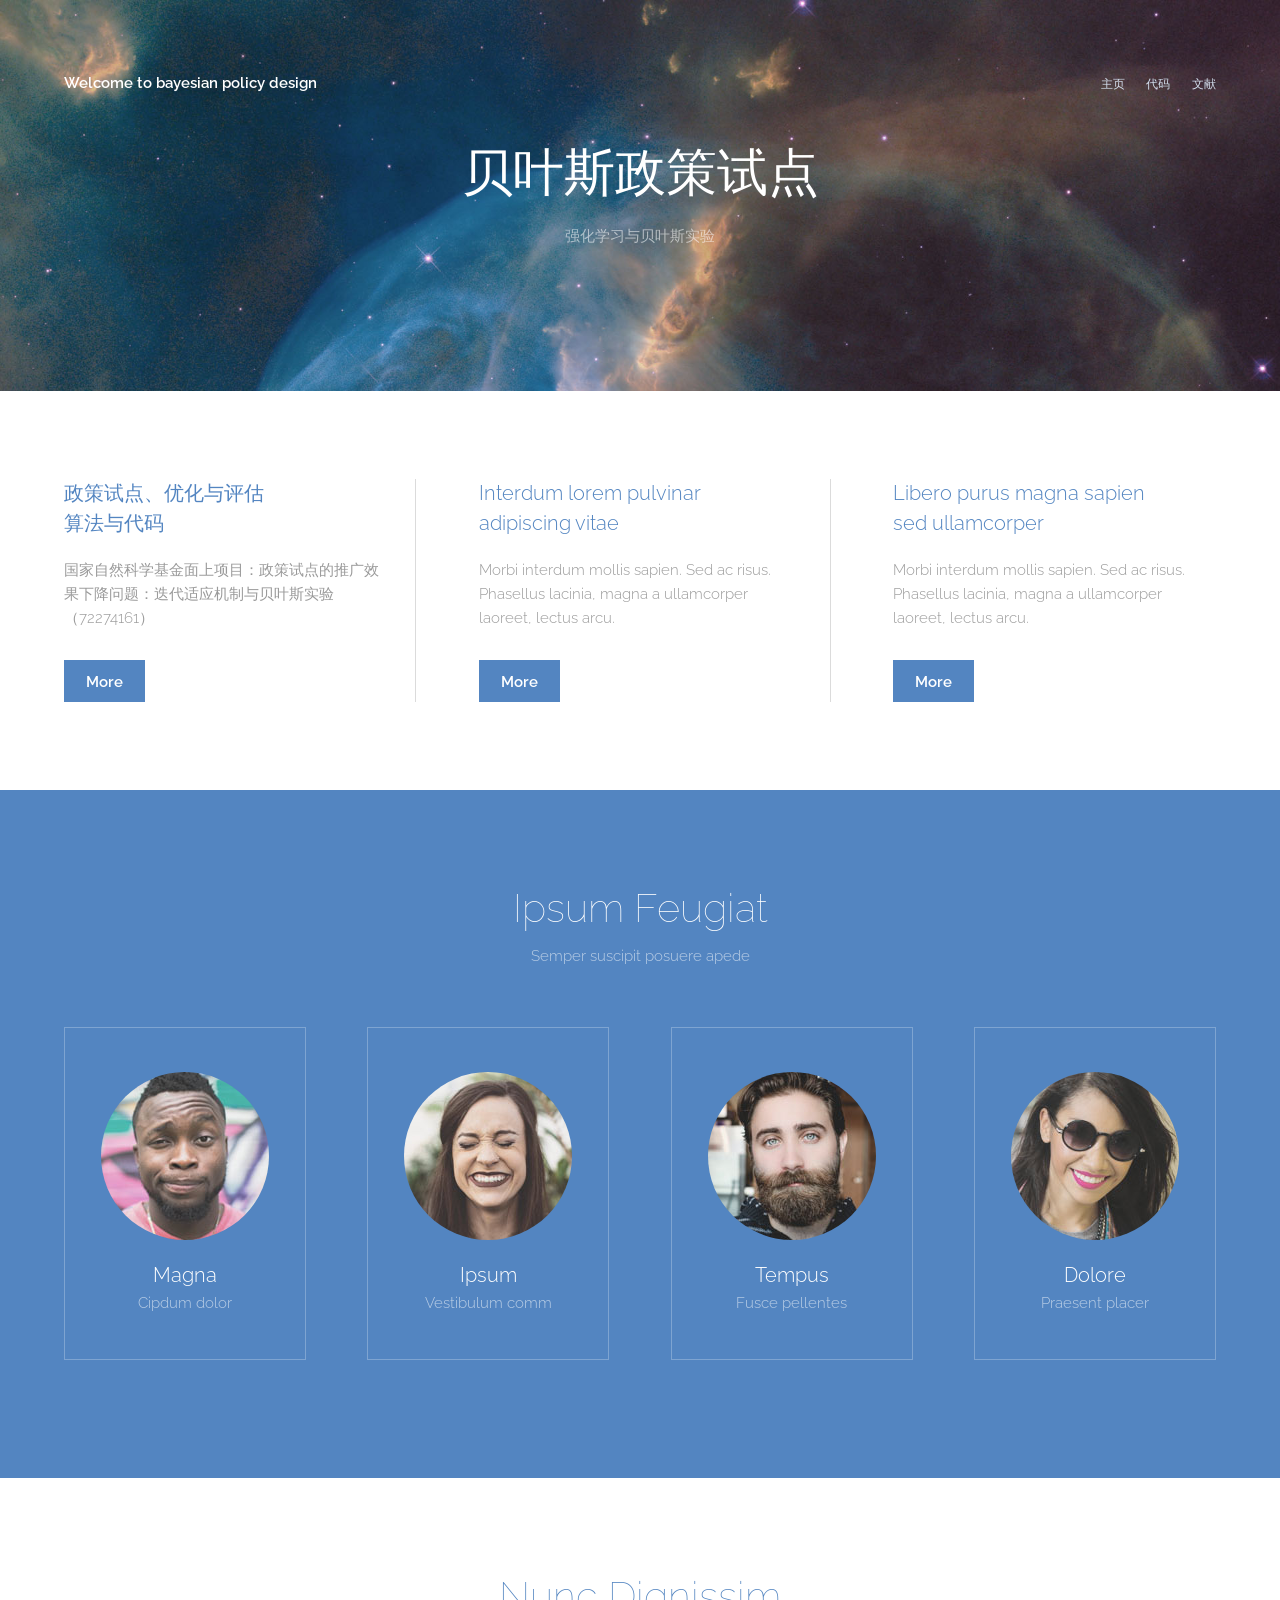
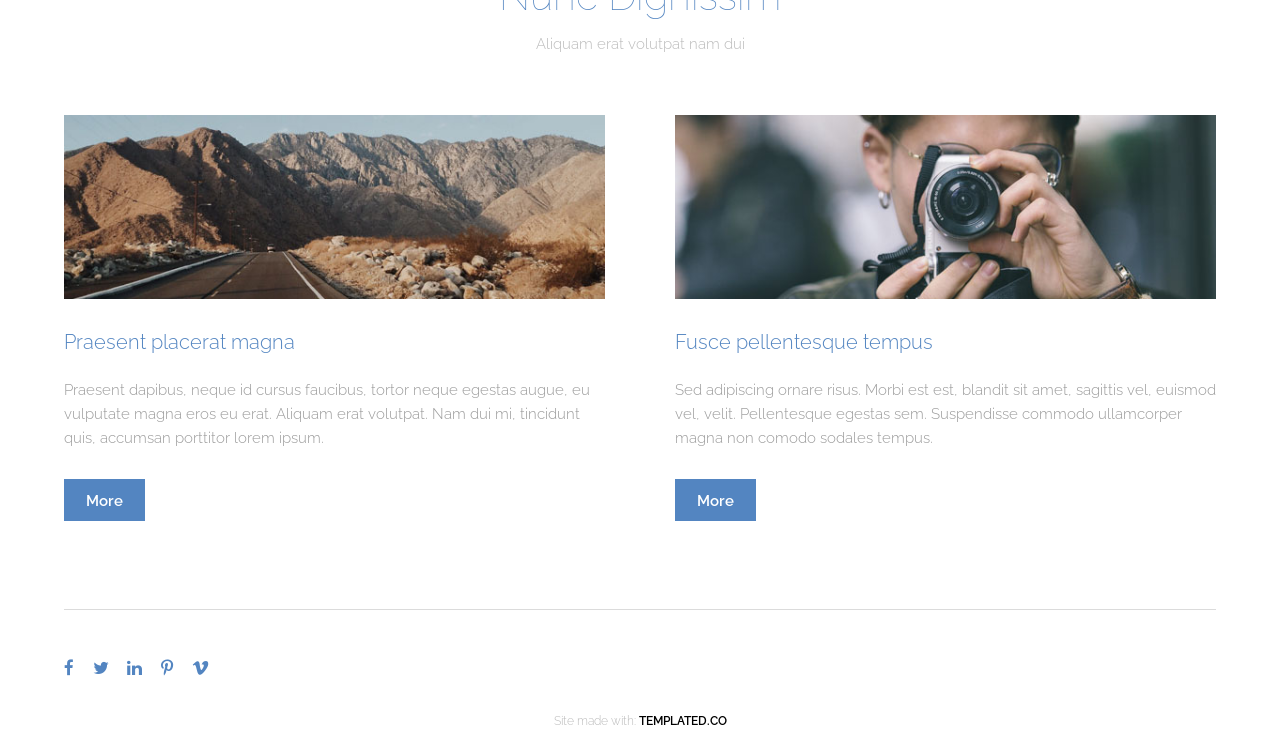
==== commit 5cf71a33: "Update index.html" ====
--- a/index.html
+++ b/index.html
@@ -3,22 +3,22 @@
 	Theory by TEMPLATED
 	templated.co @templatedco
 	Released for free under the Creative Commons Attribution 3.0 license (templated.co/license)
---><html><head><title>Theory by TEMPLATED</title><meta charset="utf-8"><meta name="robots" content="index, follow, max-image-preview:large, max-snippet:-1, max-video-preview:-1"><meta name="viewport" content="width=device-width, initial-scale=1"><link rel="stylesheet" href="assets/css/main.css"></head><body>
+--><html lang="zh"> <head><title>Theory by TEMPLATED</title><meta charset="utf-8"><meta name="robots" content="index, follow, max-image-preview:large, max-snippet:-1, max-video-preview:-1"><meta name="viewport" content="width=device-width, initial-scale=1"><link rel="stylesheet" href="assets/css/main.css"></head><body>
 
 		<!-- Header -->
 			<header id="header"><div class="inner">
-					<a href="index.html" class="logo">Theory</a>
-					<nav id="nav"><a href="index.html">Home</a>
-						<a href="generic.html">Generic</a>
-						<a href="elements.html">Elements</a>
+					<a href="index.html" class="logo">Welcome to bayesian policy design</a>
+					<nav id="nav"><a href="index.html">主页</a>
+						<a href="generic.html">代码</a>
+						<a href="elements.html">文献</a>
 					</nav><a href="#navPanel" class="navPanelToggle"><span class="fa fa-bars"></span></a>
 				</div>
-			</header><!-- Banner --><section id="banner"><h1>Welcome to Theory</h1>
+			</header><!-- Banner --><section id="banner"><h1>贝叶斯政策试点</h1>
 				<p>强化学习与贝叶斯实验</p>
 			</section><!-- One --><section id="one" class="wrapper"><div class="inner">
 					<div class="flex flex-3">
-						<article><header><h3>Magna tempus sed amet<br> aliquam veroeros</h3>
-							</header><p>Morbi interdum mollis sapien. Sed ac risus. Phasellus lacinia, magna a ullamcorper laoreet, lectus arcu.</p>
+						<article><header><h3>政策试点、优化与评估<br> 算法与代码</h3>
+							</header><p>国家自然科学基金面上项目：政策试点的推广效果下降问题：迭代适应机制与贝叶斯实验（72274161）</p>
 							<footer><a href="#" class="button special">More</a>
 							</footer></article><article><header><h3>Interdum lorem pulvinar<br> adipiscing vitae</h3>
 							</header><p>Morbi interdum mollis sapien. Sed ac risus. Phasellus lacinia, magna a ullamcorper laoreet, lectus arcu.</p>
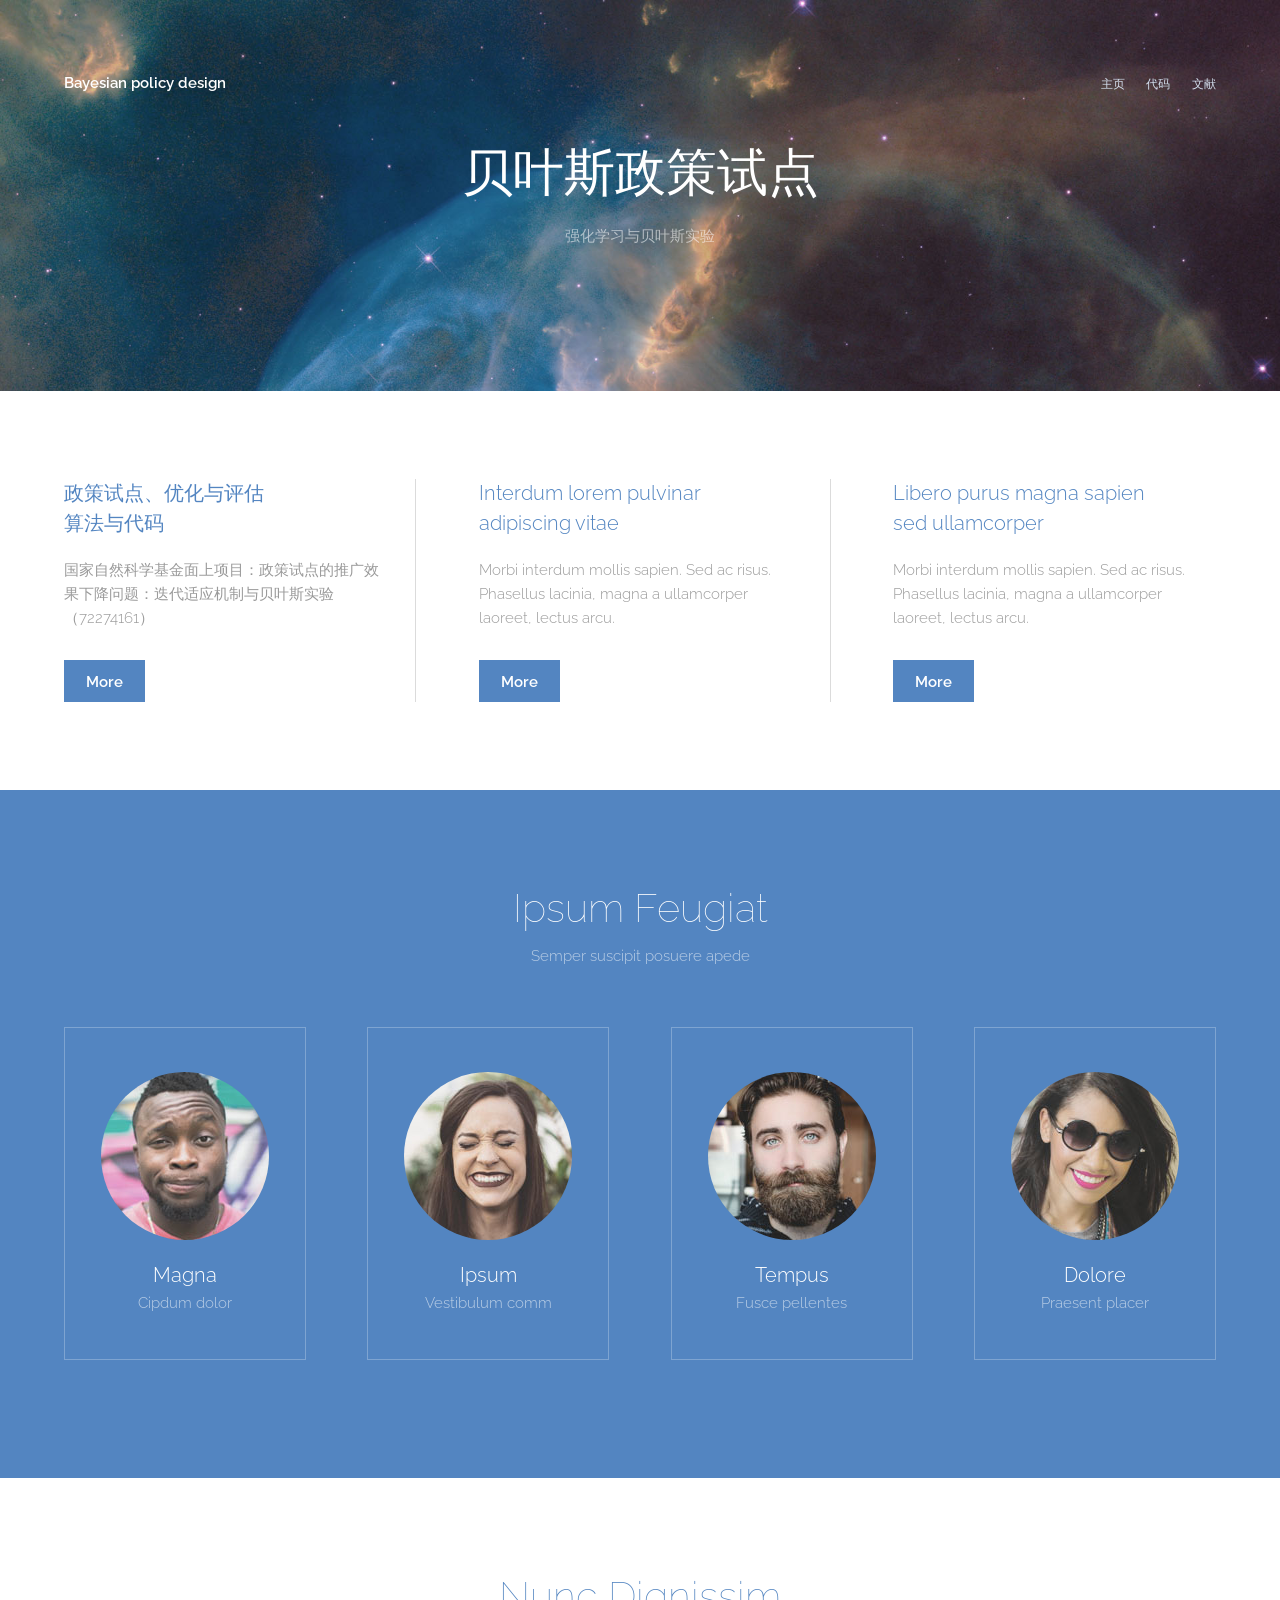
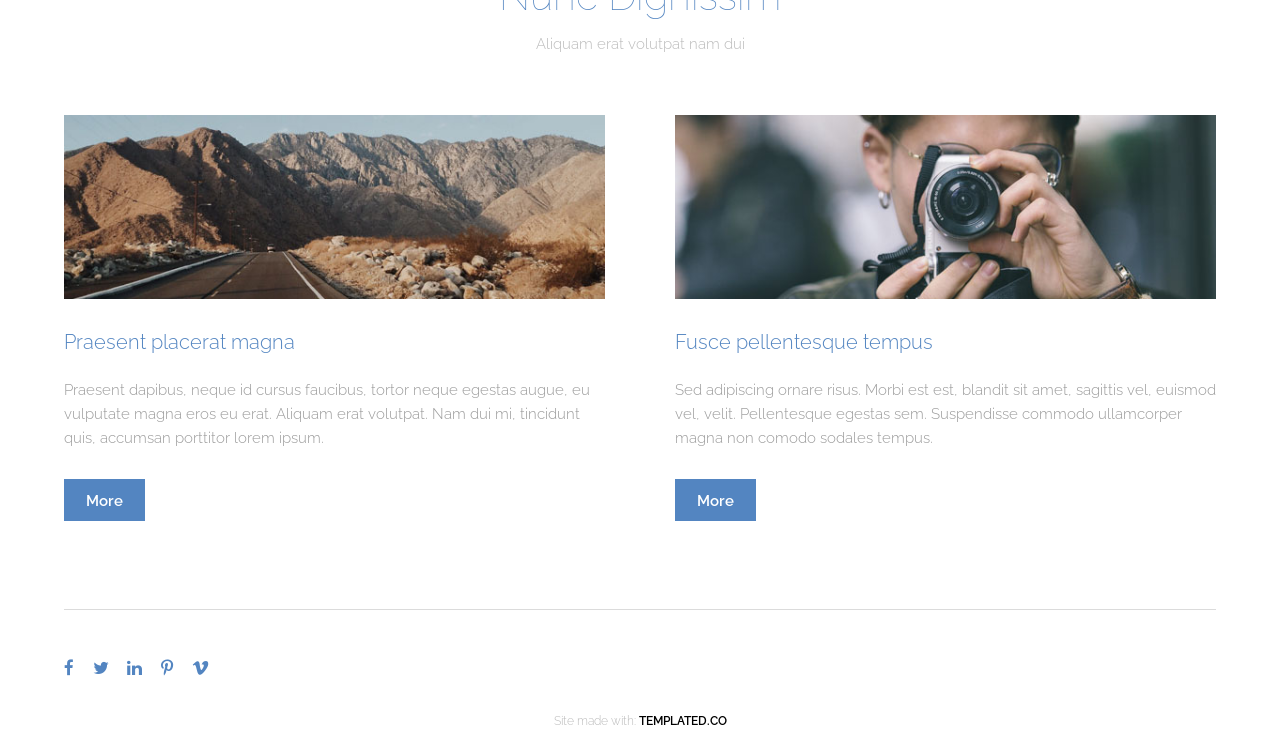
==== commit 248f350c: "Update index.html" ====
--- a/index.html
+++ b/index.html
@@ -7,7 +7,7 @@
 
 		<!-- Header -->
 			<header id="header"><div class="inner">
-					<a href="index.html" class="logo">Welcome to bayesian policy design</a>
+					<a href="index.html" class="logo">Bayesian policy design</a>
 					<nav id="nav"><a href="index.html">主页</a>
 						<a href="generic.html">代码</a>
 						<a href="elements.html">文献</a>
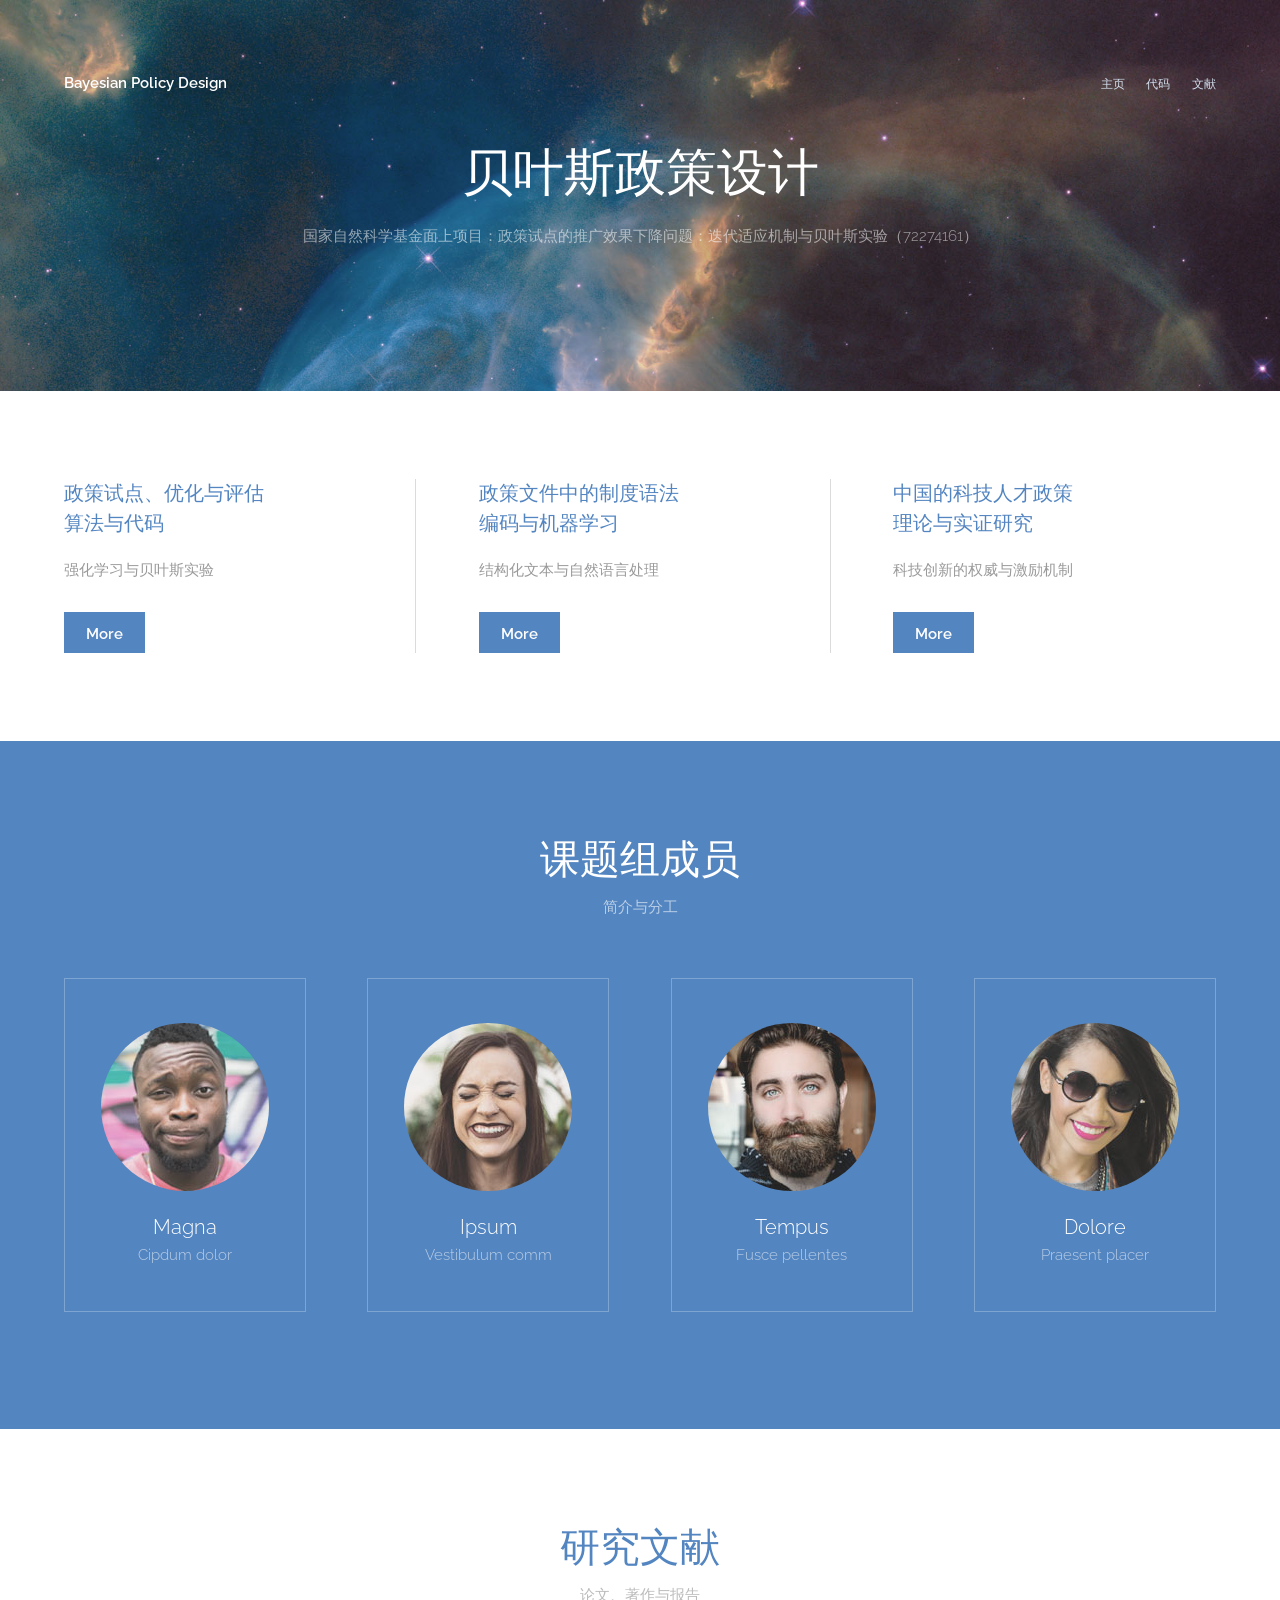
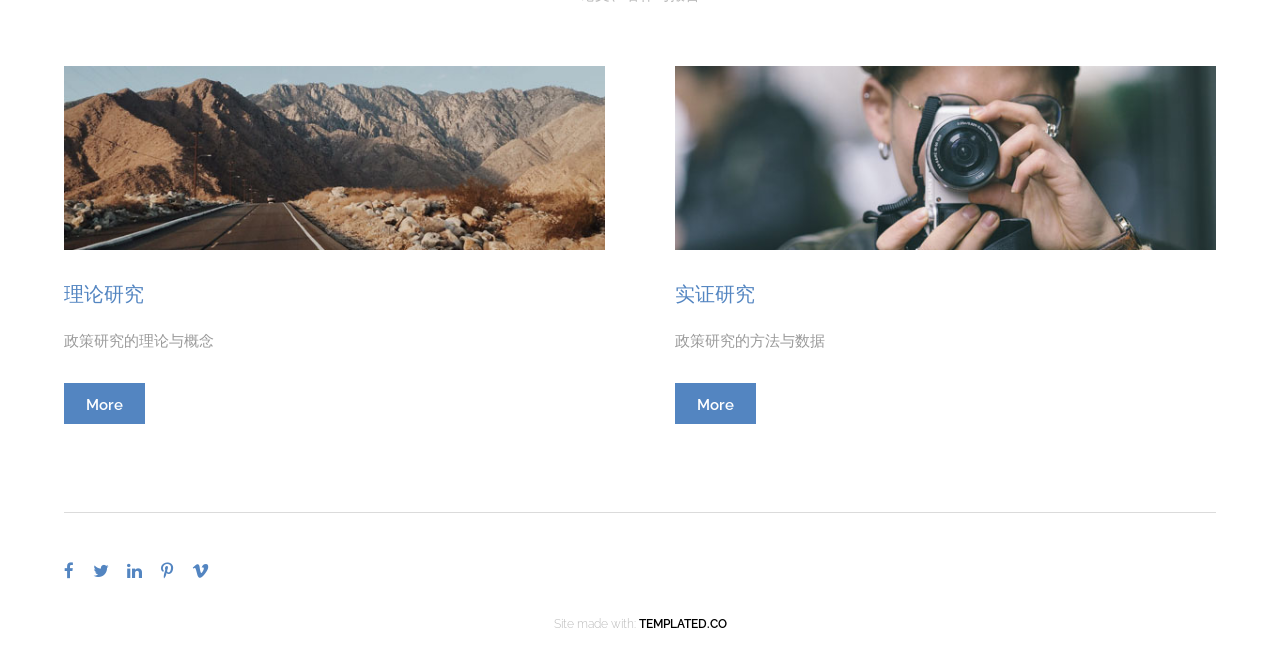
==== commit 9ef1a917: "Update index.html" ====
--- a/index.html
+++ b/index.html
@@ -7,30 +7,30 @@
 
 		<!-- Header -->
 			<header id="header"><div class="inner">
-					<a href="index.html" class="logo">Bayesian policy design</a>
+					<a href="index.html" class="logo">Bayesian Policy Design</a>
 					<nav id="nav"><a href="index.html">主页</a>
 						<a href="generic.html">代码</a>
 						<a href="elements.html">文献</a>
 					</nav><a href="#navPanel" class="navPanelToggle"><span class="fa fa-bars"></span></a>
 				</div>
-			</header><!-- Banner --><section id="banner"><h1>贝叶斯政策试点</h1>
-				<p>强化学习与贝叶斯实验</p>
+			</header><!-- Banner --><section id="banner"><h1>贝叶斯政策设计</h1>
+				<p>国家自然科学基金面上项目：政策试点的推广效果下降问题：迭代适应机制与贝叶斯实验（72274161）</p>
 			</section><!-- One --><section id="one" class="wrapper"><div class="inner">
 					<div class="flex flex-3">
 						<article><header><h3>政策试点、优化与评估<br> 算法与代码</h3>
-							</header><p>国家自然科学基金面上项目：政策试点的推广效果下降问题：迭代适应机制与贝叶斯实验（72274161）</p>
+							</header><p> 强化学习与贝叶斯实验</p>
 							<footer><a href="#" class="button special">More</a>
-							</footer></article><article><header><h3>Interdum lorem pulvinar<br> adipiscing vitae</h3>
-							</header><p>Morbi interdum mollis sapien. Sed ac risus. Phasellus lacinia, magna a ullamcorper laoreet, lectus arcu.</p>
+							</footer></article><article><header><h3>政策文件中的制度语法<br> 编码与机器学习</h3>
+							</header><p>结构化文本与自然语言处理</p>
 							<footer><a href="#" class="button special">More</a>
-							</footer></article><article><header><h3>Libero purus magna sapien<br> sed ullamcorper</h3>
-							</header><p>Morbi interdum mollis sapien. Sed ac risus. Phasellus lacinia, magna a ullamcorper laoreet, lectus arcu.</p>
+							</footer></article><article><header><h3>中国的科技人才政策<br>理论与实证研究</h3>
+							</header><p>科技创新的权威与激励机制</p>
 							<footer><a href="#" class="button special">More</a>
 							</footer></article></div>
 				</div>
 			</section><!-- Two --><section id="two" class="wrapper style1 special"><div class="inner">
-					<header><h2>Ipsum Feugiat</h2>
-						<p>Semper suscipit posuere apede</p>
+					<header><h2>课题组成员</h2>
+						<p>简介与分工</p>
 					</header><div class="flex flex-4">
 						<div class="box person">
 							<div class="image round">
@@ -59,18 +59,18 @@
 					</div>
 				</div>
 			</section><!-- Three --><section id="three" class="wrapper special"><div class="inner">
-					<header class="align-center"><h2>Nunc Dignissim</h2>
-						<p>Aliquam erat volutpat nam dui </p>
+					<header class="align-center"><h2>研究文献</h2>
+						<p>论文、著作与报告</p>
 					</header><div class="flex flex-2">
 						<article><div class="image fit">
 								<img src="images/pic01.jpg" alt="Pic 01" width="576" height="196"></div>
-							<header><h3>Praesent placerat magna</h3>
-							</header><p>Praesent dapibus, neque id cursus faucibus, tortor neque egestas augue, eu vulputate magna eros eu erat. Aliquam erat volutpat. Nam dui mi, tincidunt quis, accumsan porttitor lorem ipsum.</p>
+							<header><h3>理论研究</h3>
+							</header><p>政策研究的理论与概念</p>
 							<footer><a href="#" class="button special">More</a>
 							</footer></article><article><div class="image fit">
 								<img src="images/pic02.jpg" alt="Pic 02" width="576" height="196"></div>
-							<header><h3>Fusce pellentesque tempus</h3>
-							</header><p>Sed adipiscing ornare risus. Morbi est est, blandit sit amet, sagittis vel, euismod vel, velit. Pellentesque egestas sem. Suspendisse commodo ullamcorper magna non comodo sodales tempus.</p>
+							<header><h3>实证研究</h3>
+							</header><p>政策研究的方法与数据</p>
 							<footer><a href="#" class="button special">More</a>
 							</footer></article></div>
 				</div>
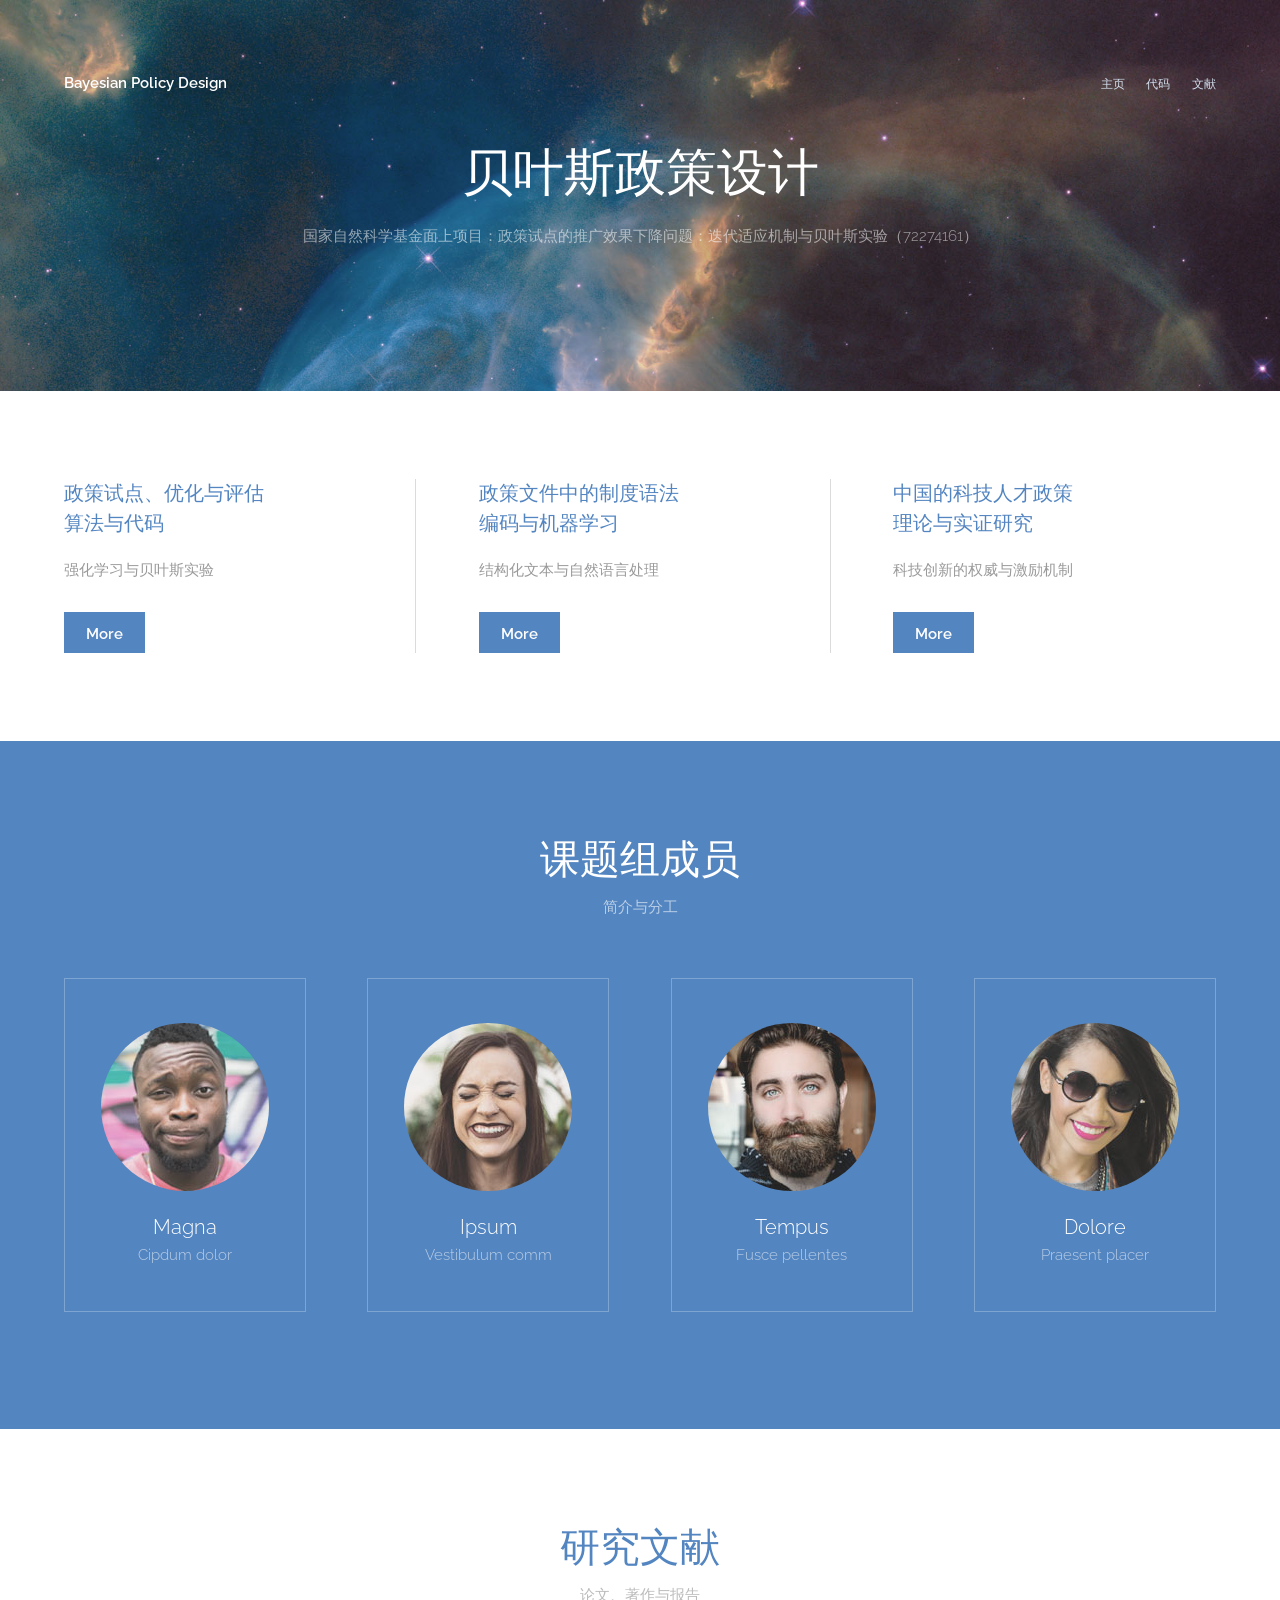
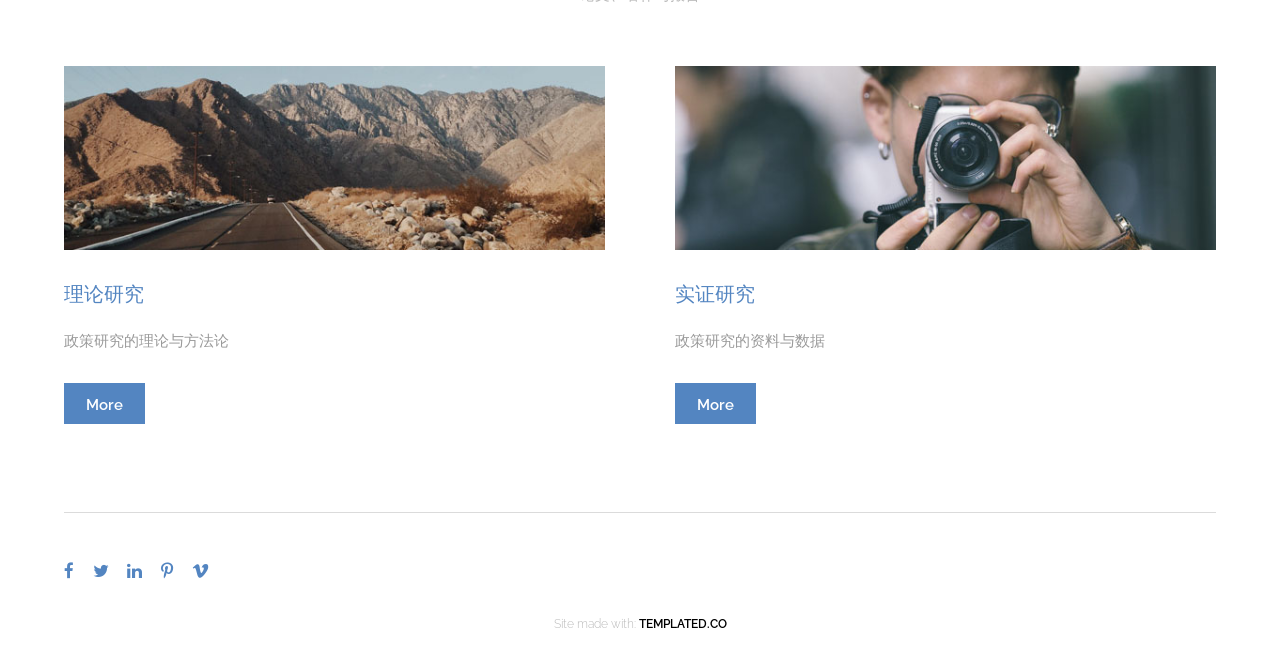
==== commit dba4ba96: "Update index.html" ====
--- a/index.html
+++ b/index.html
@@ -3,7 +3,7 @@
 	Theory by TEMPLATED
 	templated.co @templatedco
 	Released for free under the Creative Commons Attribution 3.0 license (templated.co/license)
---><html lang="zh"> <head><title>Theory by TEMPLATED</title><meta charset="utf-8"><meta name="robots" content="index, follow, max-image-preview:large, max-snippet:-1, max-video-preview:-1"><meta name="viewport" content="width=device-width, initial-scale=1"><link rel="stylesheet" href="assets/css/main.css"></head><body>
+--><html lang="zh"> <head><title>Bayesian Policy Design</title><meta charset="utf-8"><meta name="robots" content="index, follow, max-image-preview:large, max-snippet:-1, max-video-preview:-1"><meta name="viewport" content="width=device-width, initial-scale=1"><link rel="stylesheet" href="assets/css/main.css"></head><body>
 
 		<!-- Header -->
 			<header id="header"><div class="inner">
@@ -65,12 +65,12 @@
 						<article><div class="image fit">
 								<img src="images/pic01.jpg" alt="Pic 01" width="576" height="196"></div>
 							<header><h3>理论研究</h3>
-							</header><p>政策研究的理论与概念</p>
+							</header><p>政策研究的理论与方法论</p>
 							<footer><a href="#" class="button special">More</a>
 							</footer></article><article><div class="image fit">
 								<img src="images/pic02.jpg" alt="Pic 02" width="576" height="196"></div>
 							<header><h3>实证研究</h3>
-							</header><p>政策研究的方法与数据</p>
+							</header><p>政策研究的资料与数据</p>
 							<footer><a href="#" class="button special">More</a>
 							</footer></article></div>
 				</div>
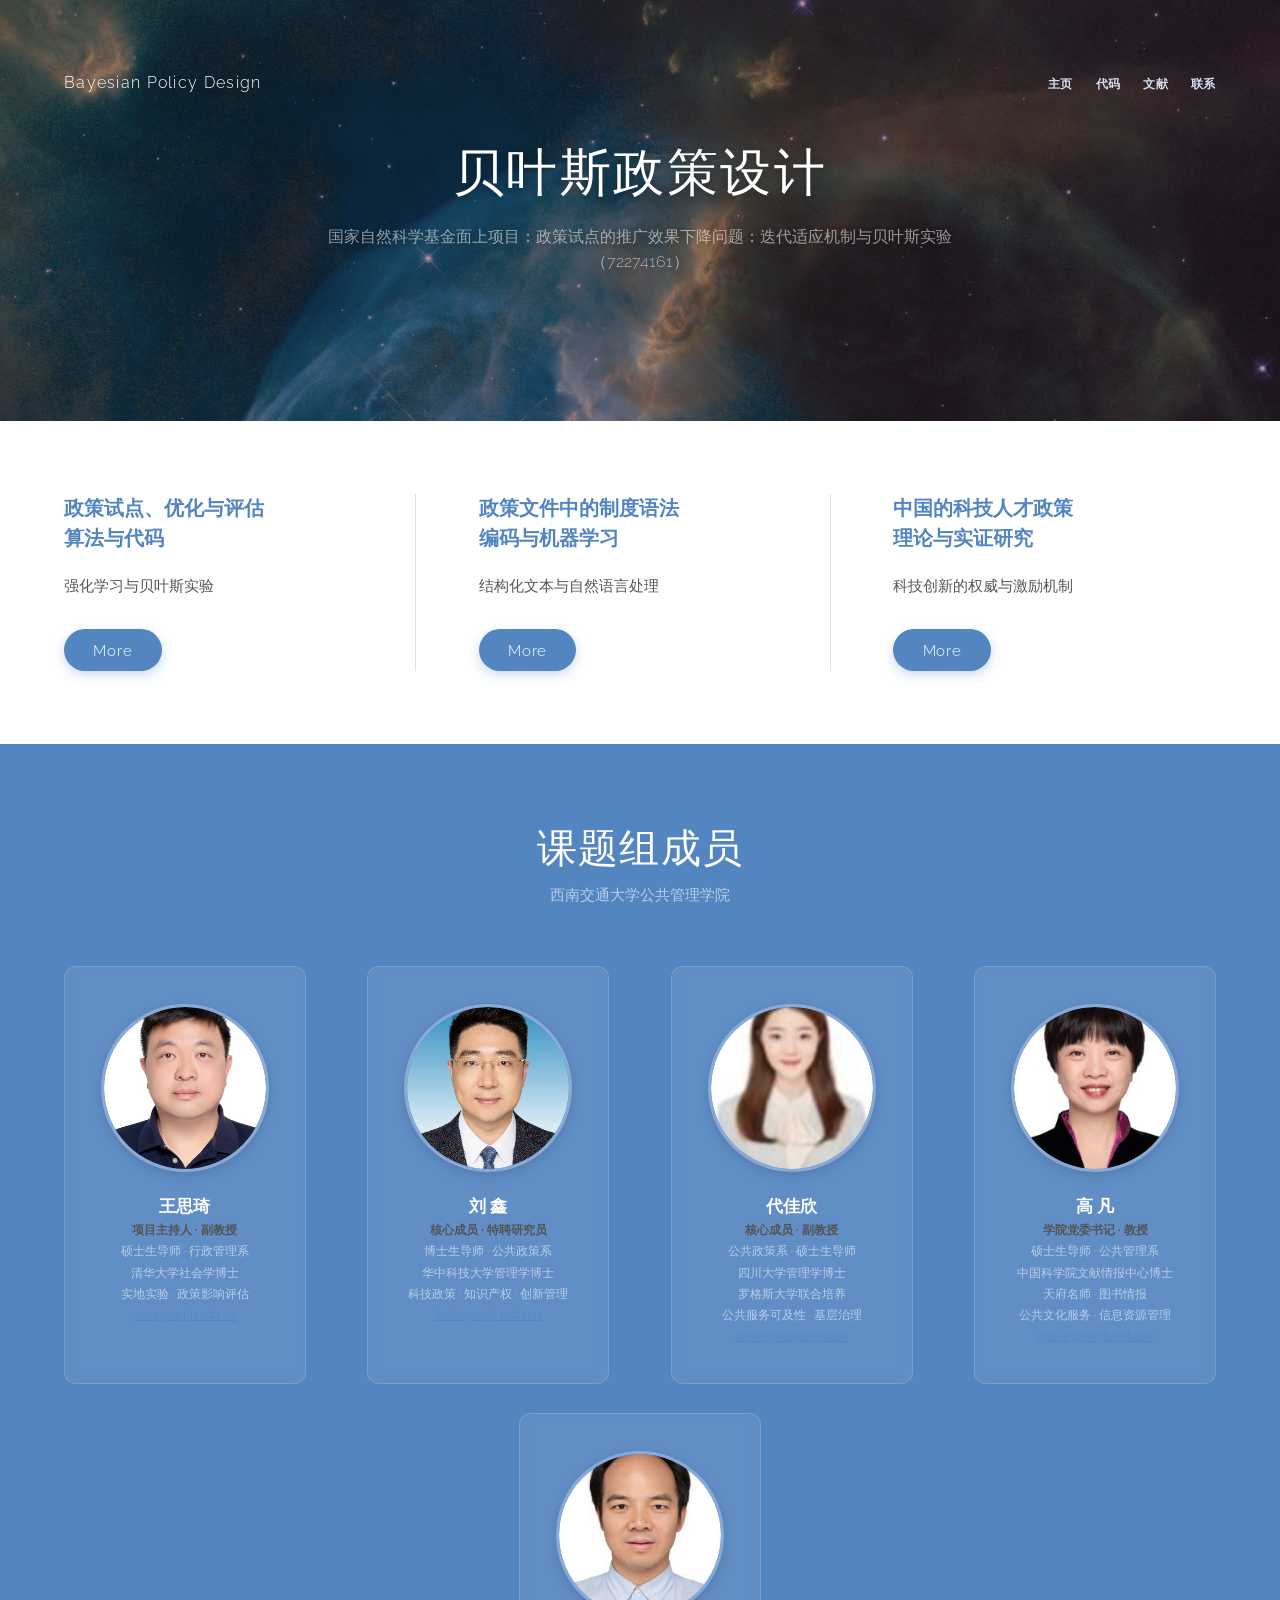
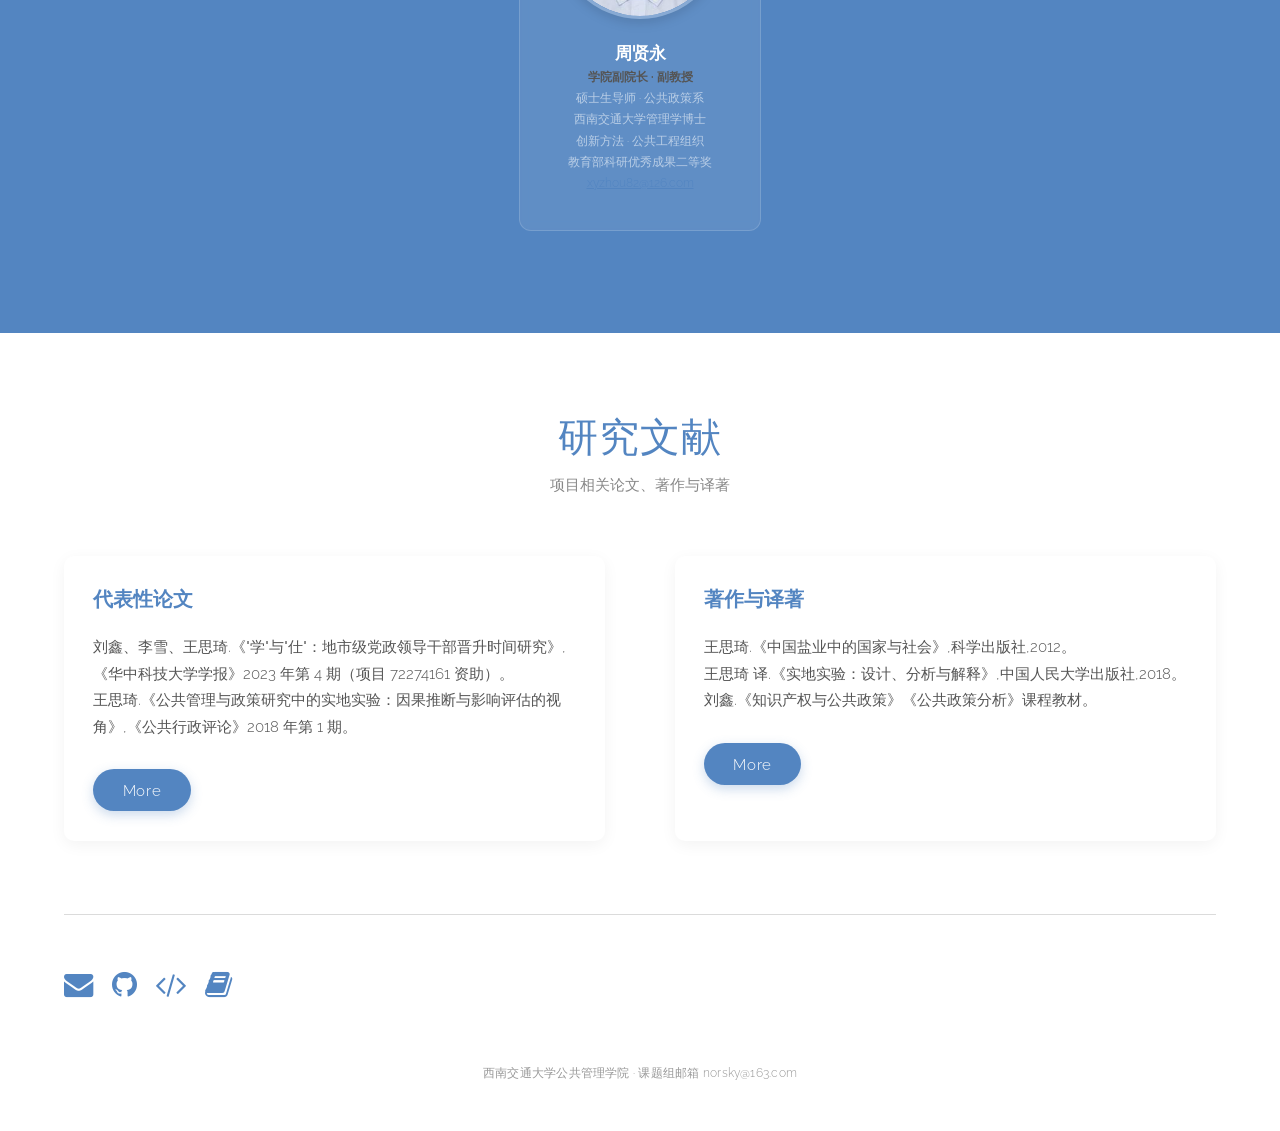
==== commit e41a34e5: "更新团队成员信息、照片、美化页面样式并新增联系页面" ====
--- a/index.html
+++ b/index.html
@@ -3,7 +3,7 @@
 	Theory by TEMPLATED
 	templated.co @templatedco
 	Released for free under the Creative Commons Attribution 3.0 license (templated.co/license)
---><html lang="zh"> <head><title>Bayesian Policy Design</title><meta charset="utf-8"><meta name="robots" content="index, follow, max-image-preview:large, max-snippet:-1, max-video-preview:-1"><meta name="viewport" content="width=device-width, initial-scale=1"><link rel="stylesheet" href="assets/css/main.css"></head><body>
+--><html lang="zh"> <head><title>Bayesian Policy Design</title><meta charset="utf-8"><meta name="description" content="贝叶斯政策设计：依托国家自然科学基金（72274161），结合贝叶斯统计学、机器学习与实验设计，开展中国公共政策的设计、优化与评估研究。西南交通大学公共管理学院。"><meta name="robots" content="index, follow, max-image-preview:large, max-snippet:-1, max-video-preview:-1"><meta name="viewport" content="width=device-width, initial-scale=1"><link rel="stylesheet" href="assets/css/main.css"></head><body>
 
 		<!-- Header -->
 			<header id="header"><div class="inner">
@@ -11,6 +11,7 @@
 					<nav id="nav"><a href="index.html">主页</a>
 						<a href="generic.html">代码</a>
 						<a href="elements.html">文献</a>
+						<a href="contact.html">联系</a>
 					</nav><a href="#navPanel" class="navPanelToggle"><span class="fa fa-bars"></span></a>
 				</div>
 			</header><!-- Banner --><section id="banner"><h1>贝叶斯政策设计</h1>
@@ -19,72 +20,77 @@
 					<div class="flex flex-3">
 						<article><header><h3>政策试点、优化与评估<br> 算法与代码</h3>
 							</header><p> 强化学习与贝叶斯实验</p>
-							<footer><a href="#" class="button special">More</a>
+							<footer><a href="generic.html" class="button special">More</a>
 							</footer></article><article><header><h3>政策文件中的制度语法<br> 编码与机器学习</h3>
 							</header><p>结构化文本与自然语言处理</p>
-							<footer><a href="#" class="button special">More</a>
+							<footer><a href="generic.html" class="button special">More</a>
 							</footer></article><article><header><h3>中国的科技人才政策<br>理论与实证研究</h3>
 							</header><p>科技创新的权威与激励机制</p>
-							<footer><a href="#" class="button special">More</a>
+							<footer><a href="elements.html" class="button special">More</a>
 							</footer></article></div>
 				</div>
 			</section><!-- Two --><section id="two" class="wrapper style1 special"><div class="inner">
 					<header><h2>课题组成员</h2>
-						<p>简介与分工</p>
+						<p>西南交通大学公共管理学院</p>
 					</header><div class="flex flex-4">
 						<div class="box person">
 							<div class="image round">
-								<img src="images/pic03.jpg" alt="Person 1" width="168" height="168"></div>
-							<h3>Magna</h3>
-							<p>Cipdum dolor</p>
+								<img src="images/pic03.jpg" alt="王思琦" width="168" height="168"></div>
+							<h3>王思琦</h3>
+							<p><strong>项目主持人 · 副教授</strong><br>硕士生导师 · 行政管理系<br>清华大学社会学博士<br>实地实验 · 政策影响评估<br><a href="mailto:wsq@swjtu.edu.cn">wsq@swjtu.edu.cn</a></p>
 						</div>
 						<div class="box person">
 							<div class="image round">
-								<img src="images/pic04.jpg" alt="Person 2" width="168" height="168"></div>
-							<h3>Ipsum</h3>
-							<p>Vestibulum comm</p>
+								<img src="images/pic04.jpg" alt="刘鑫" width="168" height="168"></div>
+							<h3>刘 鑫</h3>
+							<p><strong>核心成员 · 特聘研究员</strong><br>博士生导师 · 公共政策系<br>华中科技大学管理学博士<br>科技政策 · 知识产权 · 创新管理<br><a href="mailto:liuxin@swjtu.edu.cn">liuxin@swjtu.edu.cn</a></p>
 						</div>
 						<div class="box person">
 							<div class="image round">
-								<img src="images/pic05.jpg" alt="Person 3" width="168" height="168"></div>
-							<h3>Tempus</h3>
-							<p>Fusce pellentes</p>
+								<img src="images/pic07.jpg" alt="代佳欣" width="168" height="168"></div>
+							<h3>代佳欣</h3>
+							<p><strong>核心成员 · 副教授</strong><br>公共政策系 · 硕士生导师<br>四川大学管理学博士<br>罗格斯大学联合培养<br>公共服务可及性 · 基层治理<br><a href="mailto:daixiaoyuzi@163.com">daixiaoyuzi@163.com</a></p>
 						</div>
 						<div class="box person">
 							<div class="image round">
-								<img src="images/pic06.jpg" alt="Person 4" width="168" height="168"></div>
-							<h3>Dolore</h3>
-							<p>Praesent placer</p>
+								<img src="images/pic06.jpg" alt="高凡" width="168" height="168"></div>
+							<h3>高 凡</h3>
+							<p><strong>学院党委书记 · 教授</strong><br>硕士生导师 · 公共管理系<br>中国科学院文献情报中心博士<br>天府名师 · 图书情报<br>公共文化服务 · 信息资源管理<br><a href="mailto:gaofan@swjtu.edu.cn">gaofan@swjtu.edu.cn</a></p>
+						</div>
+					</div>
+					<div class="flex flex-4" style="justify-content:center;">
+						<div class="box person">
+							<div class="image round">
+								<img src="images/pic08.jpg" alt="周贤永" width="168" height="168"></div>
+							<h3>周贤永</h3>
+							<p><strong>学院副院长 · 副教授</strong><br>硕士生导师 · 公共政策系<br>西南交通大学管理学博士<br>创新方法 · 公共工程组织<br>教育部科研优秀成果二等奖<br><a href="mailto:xyzhou82@126.com">xyzhou82@126.com</a></p>
 						</div>
 					</div>
 				</div>
 			</section><!-- Three --><section id="three" class="wrapper special"><div class="inner">
 					<header class="align-center"><h2>研究文献</h2>
-						<p>论文、著作与报告</p>
+						<p>项目相关论文、著作与译著</p>
 					</header><div class="flex flex-2">
-						<article><div class="image fit">
-								<img src="images/pic01.jpg" alt="Pic 01" width="576" height="196"></div>
-							<header><h3>理论研究</h3>
-							</header><p>政策研究的理论与方法论</p>
-							<footer><a href="#" class="button special">More</a>
-							</footer></article><article><div class="image fit">
-								<img src="images/pic02.jpg" alt="Pic 02" width="576" height="196"></div>
-							<header><h3>实证研究</h3>
-							</header><p>政策研究的资料与数据</p>
-							<footer><a href="#" class="button special">More</a>
+						<article>
+							<header><h3>代表性论文</h3>
+							</header><p>刘鑫、李雪、王思琦.《"学"与"仕"：地市级党政领导干部晋升时间研究》,《华中科技大学学报》2023 年第 4 期（项目 72274161 资助）。<br>王思琦.《公共管理与政策研究中的实地实验：因果推断与影响评估的视角》,《公共行政评论》2018 年第 1 期。</p>
+							<footer><a href="elements.html" class="button special">More</a>
+							</footer></article><article>
+							<header><h3>著作与译著</h3>
+							</header><p>王思琦.《中国盐业中的国家与社会》,科学出版社,2012。<br>王思琦 译.《实地实验：设计、分析与解释》,中国人民大学出版社,2018。<br>刘鑫.《知识产权与公共政策》《公共政策分析》课程教材。</p>
+							<footer><a href="elements.html" class="button special">More</a>
 							</footer></article></div>
 				</div>
 			</section><!-- Footer --><footer id="footer"><div class="inner">
 					<div class="flex">
-						<ul class="icons"><li><a href="#" class="icon fa-facebook"><span class="label">Facebook</span></a></li>
-							<li><a href="#" class="icon fa-twitter"><span class="label">Twitter</span></a></li>
-							<li><a href="#" class="icon fa-linkedin"><span class="label">linkedIn</span></a></li>
-							<li><a href="#" class="icon fa-pinterest-p"><span class="label">Pinterest</span></a></li>
-							<li><a href="#" class="icon fa-vimeo"><span class="label">Vimeo</span></a></li>
+						<ul class="icons"><li><a href="mailto:norsky@163.com" class="icon fa-envelope"><span class="label">Email</span></a></li>
+							<li><a href="https://github.com/freetitan" class="icon fa-github"><span class="label">GitHub</span></a></li>
+							<li><a href="generic.html" class="icon fa-code"><span class="label">代码</span></a></li>
+							<li><a href="elements.html" class="icon fa-book"><span class="label">文献</span></a></li>
 						</ul></div>
 				</div>
 			</footer><div class="copyright">
-			Site made with: <a href="https://templated.co/">TEMPLATED.CO</a>
+			西南交通大学公共管理学院 · 课题组邮箱 norsky@163.com
 		</div>
 
 		<!-- Scripts -->
--- a/assets/css/main.css
+++ b/assets/css/main.css
@@ -2210,10 +2210,15 @@
 
 			.box.person .image {
 				margin-bottom: 1em;
+				width: 168px;
+				height: 168px;
+				overflow: hidden;
 			}
 
 				.box.person .image img {
-					max-width: 100%;
+					width: 100%;
+					height: 100%;
+					object-fit: cover;
 				}
 
 /* Icon */
@@ -3083,4 +3088,261 @@
 			text-align: center;
 		}
 
-	}+	}
+
+/* Beautification */
+
+body {
+	font-family: 'Raleway', 'Microsoft YaHei', sans-serif;
+}
+
+#banner {
+	position: relative;
+}
+
+#banner::before {
+	content: '';
+	position: absolute;
+	top: 0; left: 0; right: 0; bottom: 0;
+	background: rgba(0, 0, 0, 0.35);
+	z-index: 0;
+}
+
+#banner h1,
+#banner p {
+	position: relative;
+	z-index: 1;
+	text-shadow: 0 2px 8px rgba(0,0,0,0.3);
+}
+
+#banner h1 {
+	letter-spacing: 0.05em;
+}
+
+#banner p {
+	font-size: 1.1em;
+	max-width: 700px;
+	margin-left: auto;
+	margin-right: auto;
+	line-height: 1.6;
+}
+
+.button.special {
+	border-radius: 30px;
+	padding: 0 2em;
+	font-weight: 300;
+	letter-spacing: 0.05em;
+	box-shadow: 0 4px 12px rgba(83, 133, 193, 0.3);
+	transition: all 0.3s ease;
+}
+
+.button.special:hover {
+	transform: translateY(-2px);
+	box-shadow: 0 6px 20px rgba(83, 133, 193, 0.45);
+	background-color: #3f7bbf;
+}
+
+.box.person {
+	border-radius: 12px;
+	border: 1px solid rgba(255, 255, 255, 0.15);
+	background: rgba(255, 255, 255, 0.08);
+	backdrop-filter: blur(4px);
+	transition: all 0.3s ease;
+	padding: 2.5em 1.5em;
+}
+
+.box.person:hover {
+	transform: translateY(-6px);
+	background: rgba(255, 255, 255, 0.15);
+	box-shadow: 0 12px 30px rgba(0, 0, 0, 0.15);
+	border-color: rgba(255, 255, 255, 0.3);
+}
+
+.box.person h3 {
+	font-weight: 600;
+	font-size: 1.15em;
+}
+
+.box.person p {
+	font-size: 0.85em;
+	line-height: 1.7;
+}
+
+.box.person .image {
+	border-radius: 50%;
+	border: 3px solid rgba(255, 255, 255, 0.25);
+	transition: all 0.3s ease;
+}
+
+.box.person:hover .image {
+	border-color: rgba(255, 255, 255, 0.6);
+	transform: scale(1.05);
+}
+
+.wrapper.style1 {
+	background: linear-gradient(135deg, #5385c1 0%, #3d6cab 100%);
+}
+
+.wrapper header h2 {
+	font-weight: 300;
+	letter-spacing: 0.03em;
+}
+
+.wrapper header p {
+	font-size: 1.1em;
+	color: #888;
+}
+
+.wrapper.style1 header p {
+	color: rgba(255, 255, 255, 0.7);
+}
+
+section.wrapper, article.wrapper {
+	padding: 5em 0;
+}
+
+.box:not(.person) {
+	border-radius: 8px;
+	border: 1px solid #e8e8e8;
+	transition: all 0.3s ease;
+}
+
+.box:not(.person):hover {
+	box-shadow: 0 8px 20px rgba(0, 0, 0, 0.06);
+	border-color: #ccc;
+}
+
+#header {
+	transition: background 0.3s ease, top 0.3s ease;
+}
+
+#header .logo {
+	font-weight: 300;
+	letter-spacing: 0.08em;
+	font-size: 1.1em;
+}
+
+#header a {
+	font-size: 0.85em;
+	font-weight: 600;
+	letter-spacing: 0.04em;
+}
+
+.flex.flex-3 article:before {
+	border-right-color: #e0e0e0;
+}
+
+.copyright {
+	letter-spacing: 0.02em;
+	color: #999;
+	padding: 2em 0;
+}
+
+#footer ul.icons li .icon {
+	font-size: 1em;
+	color: #5385c1;
+	transition: all 0.3s ease;
+}
+
+#footer ul.icons li .icon:hover {
+	color: #3d6cab;
+	transform: scale(1.2);
+}
+
+#navPanel {
+	background: #3d6cab;
+	box-shadow: 0 4px 20px rgba(0,0,0,0.2);
+}
+
+#navPanel a {
+	border-bottom: 1px solid rgba(255,255,255,0.1);
+	padding: 0.8em 1.5em;
+	color: rgba(255,255,255,0.85);
+	transition: all 0.2s ease;
+}
+
+#navPanel a:hover {
+	background: rgba(255,255,255,0.1);
+	color: #fff;
+	padding-left: 2em;
+}
+
+article h3, article h4 {
+	font-weight: 600;
+}
+
+article p, ul li, ol li {
+	line-height: 1.8;
+	color: #555;
+}
+
+.wrapper.style1 article p {
+	color: #d4e0ef;
+}
+
+section#three article p {
+	color: #555;
+}
+
+hr.major {
+	border-color: #e8e8e8;
+	margin: 3em 0;
+}
+
+.image.fit {
+	border-radius: 8px;
+	overflow: hidden;
+	box-shadow: 0 4px 12px rgba(0,0,0,0.08);
+}
+
+.image.round {
+	border-radius: 50%;
+	overflow: hidden;
+	box-shadow: 0 4px 12px rgba(0,0,0,0.12);
+}
+
+input, select, textarea {
+	border-radius: 6px !important;
+	border: 1px solid #ddd !important;
+	transition: border-color 0.2s ease, box-shadow 0.2s ease;
+}
+
+input:focus, select:focus, textarea:focus {
+	border-color: #5385c1 !important;
+	box-shadow: 0 0 0 3px rgba(83,133,193,0.15);
+	outline: none;
+}
+
+section#three .flex.flex-2 article {
+	background: #fff;
+	border-radius: 10px;
+	padding: 2em;
+	box-shadow: 0 4px 16px rgba(0,0,0,0.05);
+	transition: all 0.3s ease;
+}
+
+section#three .flex.flex-2 article:hover {
+	box-shadow: 0 8px 25px rgba(0,0,0,0.1);
+	transform: translateY(-3px);
+}
+
+@media screen and (max-width: 980px) {
+	.box.person {
+		margin-bottom: 1.5em;
+	}
+	.flex.flex-4 .box {
+		width: 46%;
+	}
+}
+
+@media screen and (max-width: 480px) {
+	.flex.flex-4 .box {
+		width: 100%;
+	}
+	.box.person {
+		padding: 2em 1em;
+	}
+	#banner h1 {
+		font-size: 2em;
+	}
+}
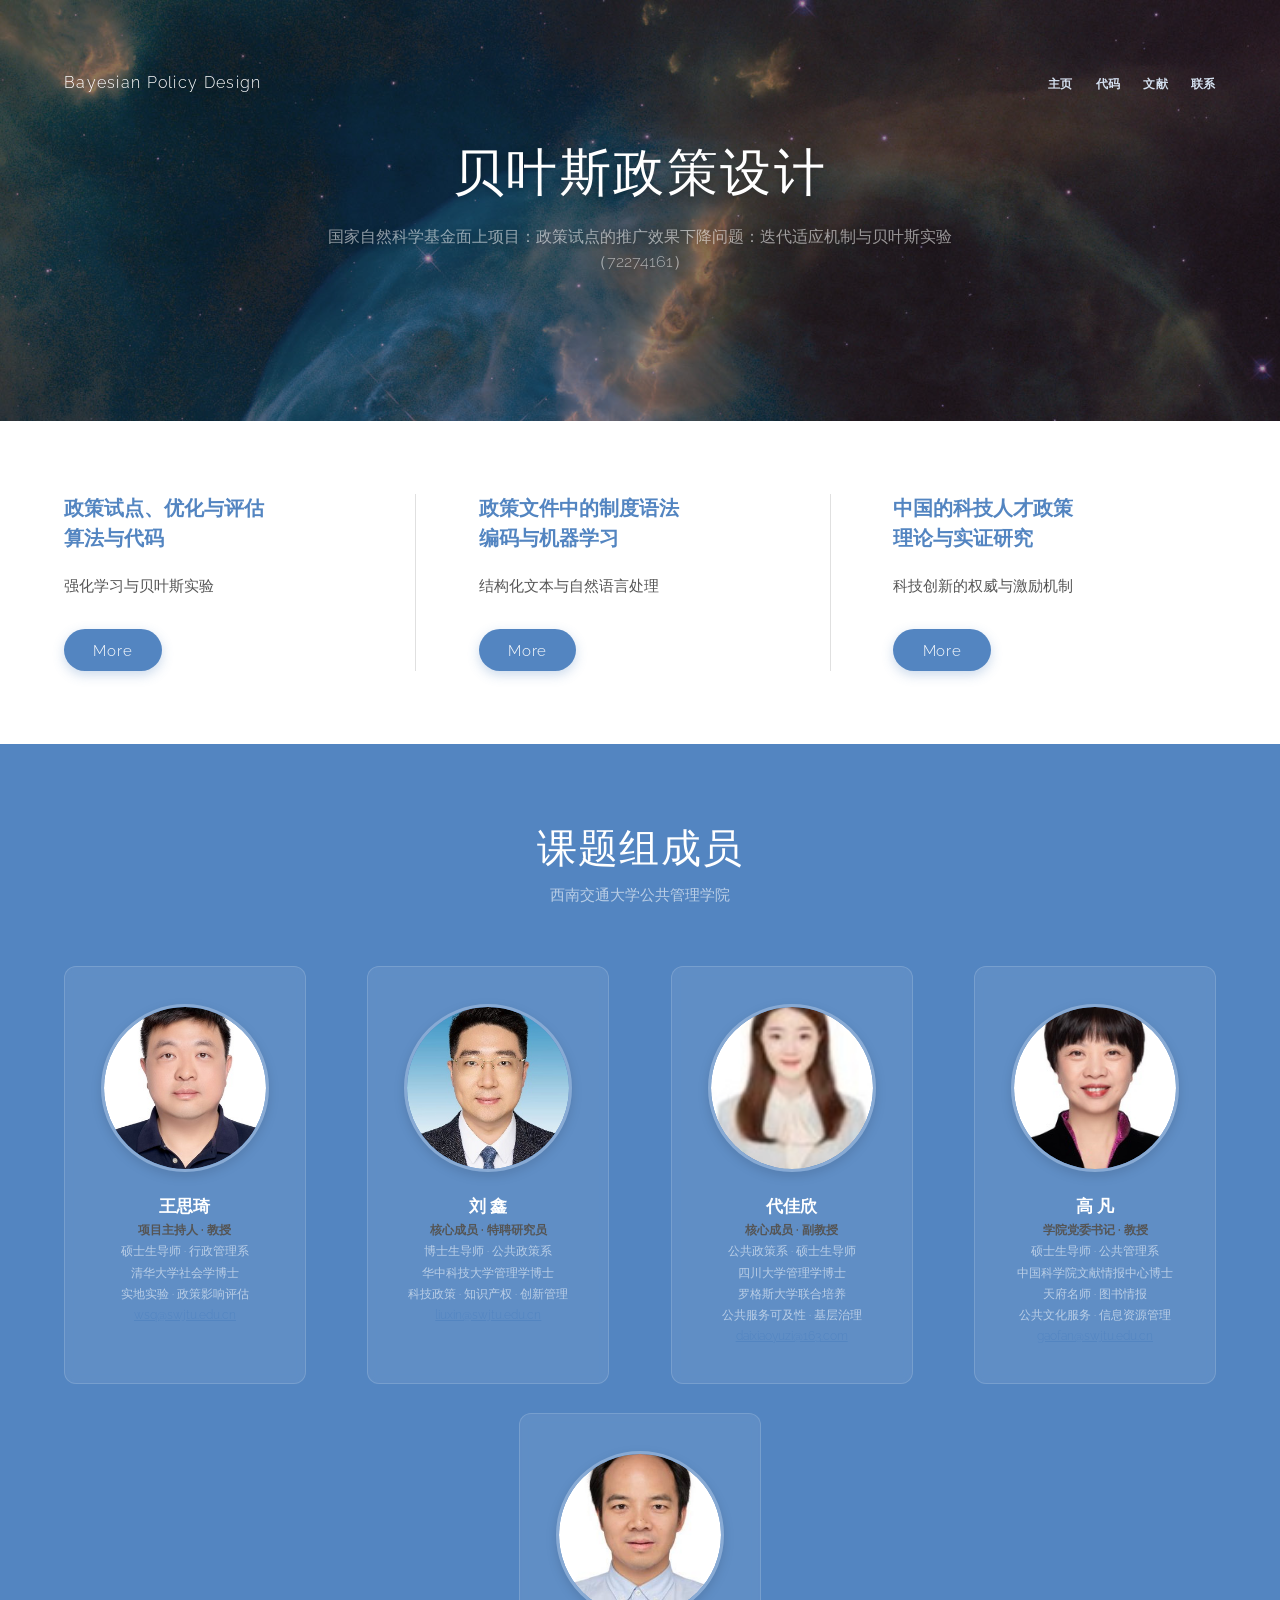
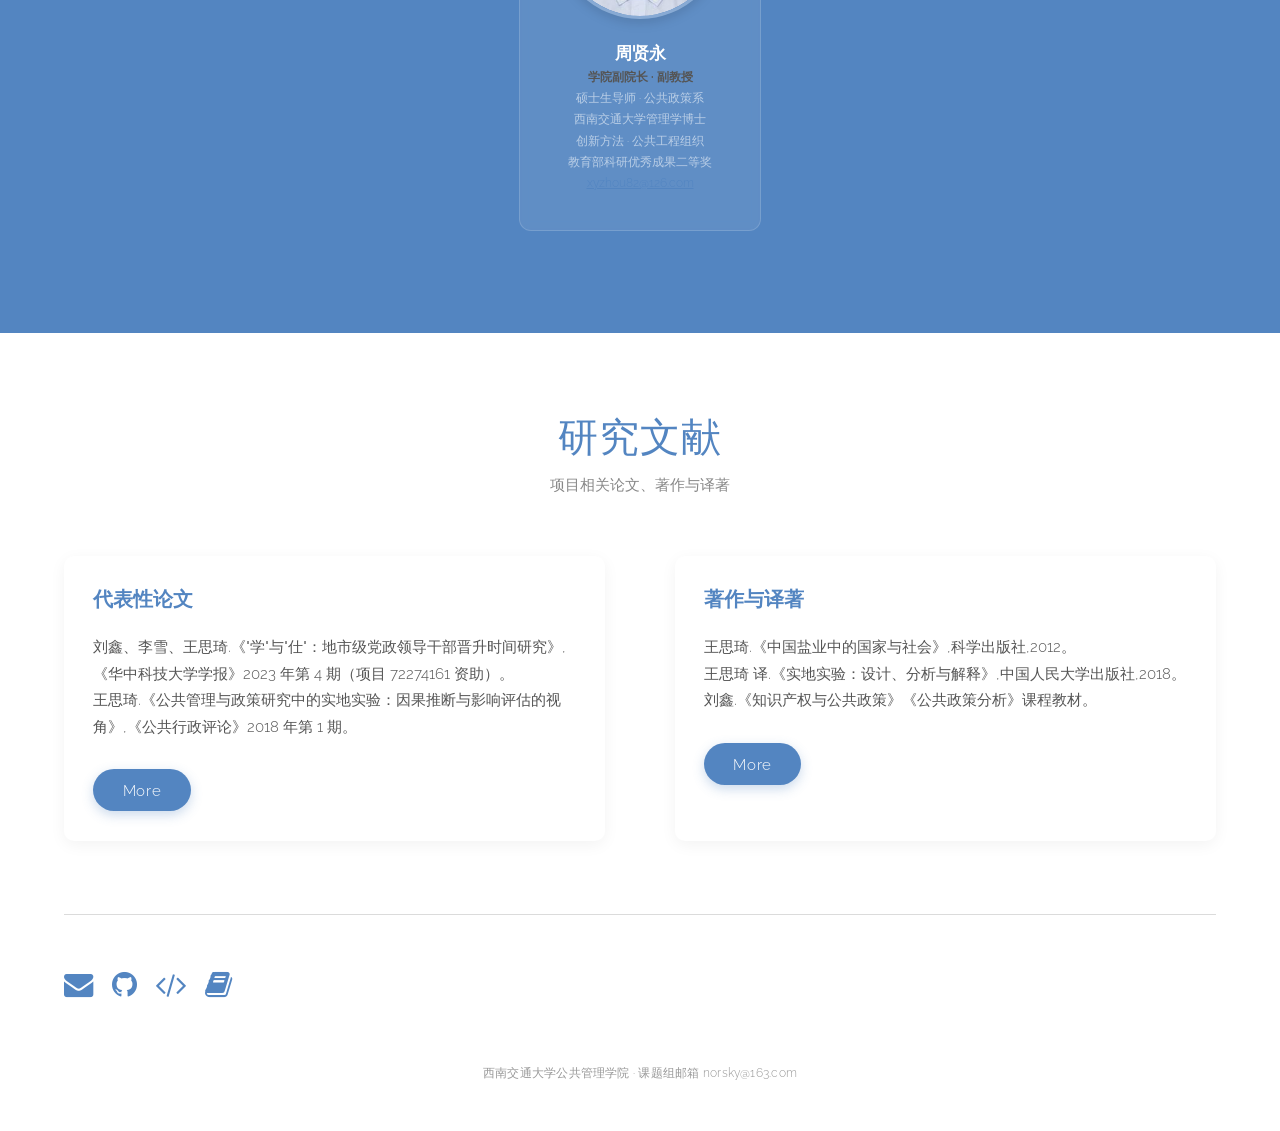
==== commit e65a77a9: "王思琦职称更新：副教授→教授" ====
--- a/index.html
+++ b/index.html
@@ -37,7 +37,7 @@
 							<div class="image round">
 								<img src="images/pic03.jpg" alt="王思琦" width="168" height="168"></div>
 							<h3>王思琦</h3>
-							<p><strong>项目主持人 · 副教授</strong><br>硕士生导师 · 行政管理系<br>清华大学社会学博士<br>实地实验 · 政策影响评估<br><a href="mailto:wsq@swjtu.edu.cn">wsq@swjtu.edu.cn</a></p>
+							<p><strong>项目主持人 · 教授</strong><br>硕士生导师 · 行政管理系<br>清华大学社会学博士<br>实地实验 · 政策影响评估<br><a href="mailto:wsq@swjtu.edu.cn">wsq@swjtu.edu.cn</a></p>
 						</div>
 						<div class="box person">
 							<div class="image round">
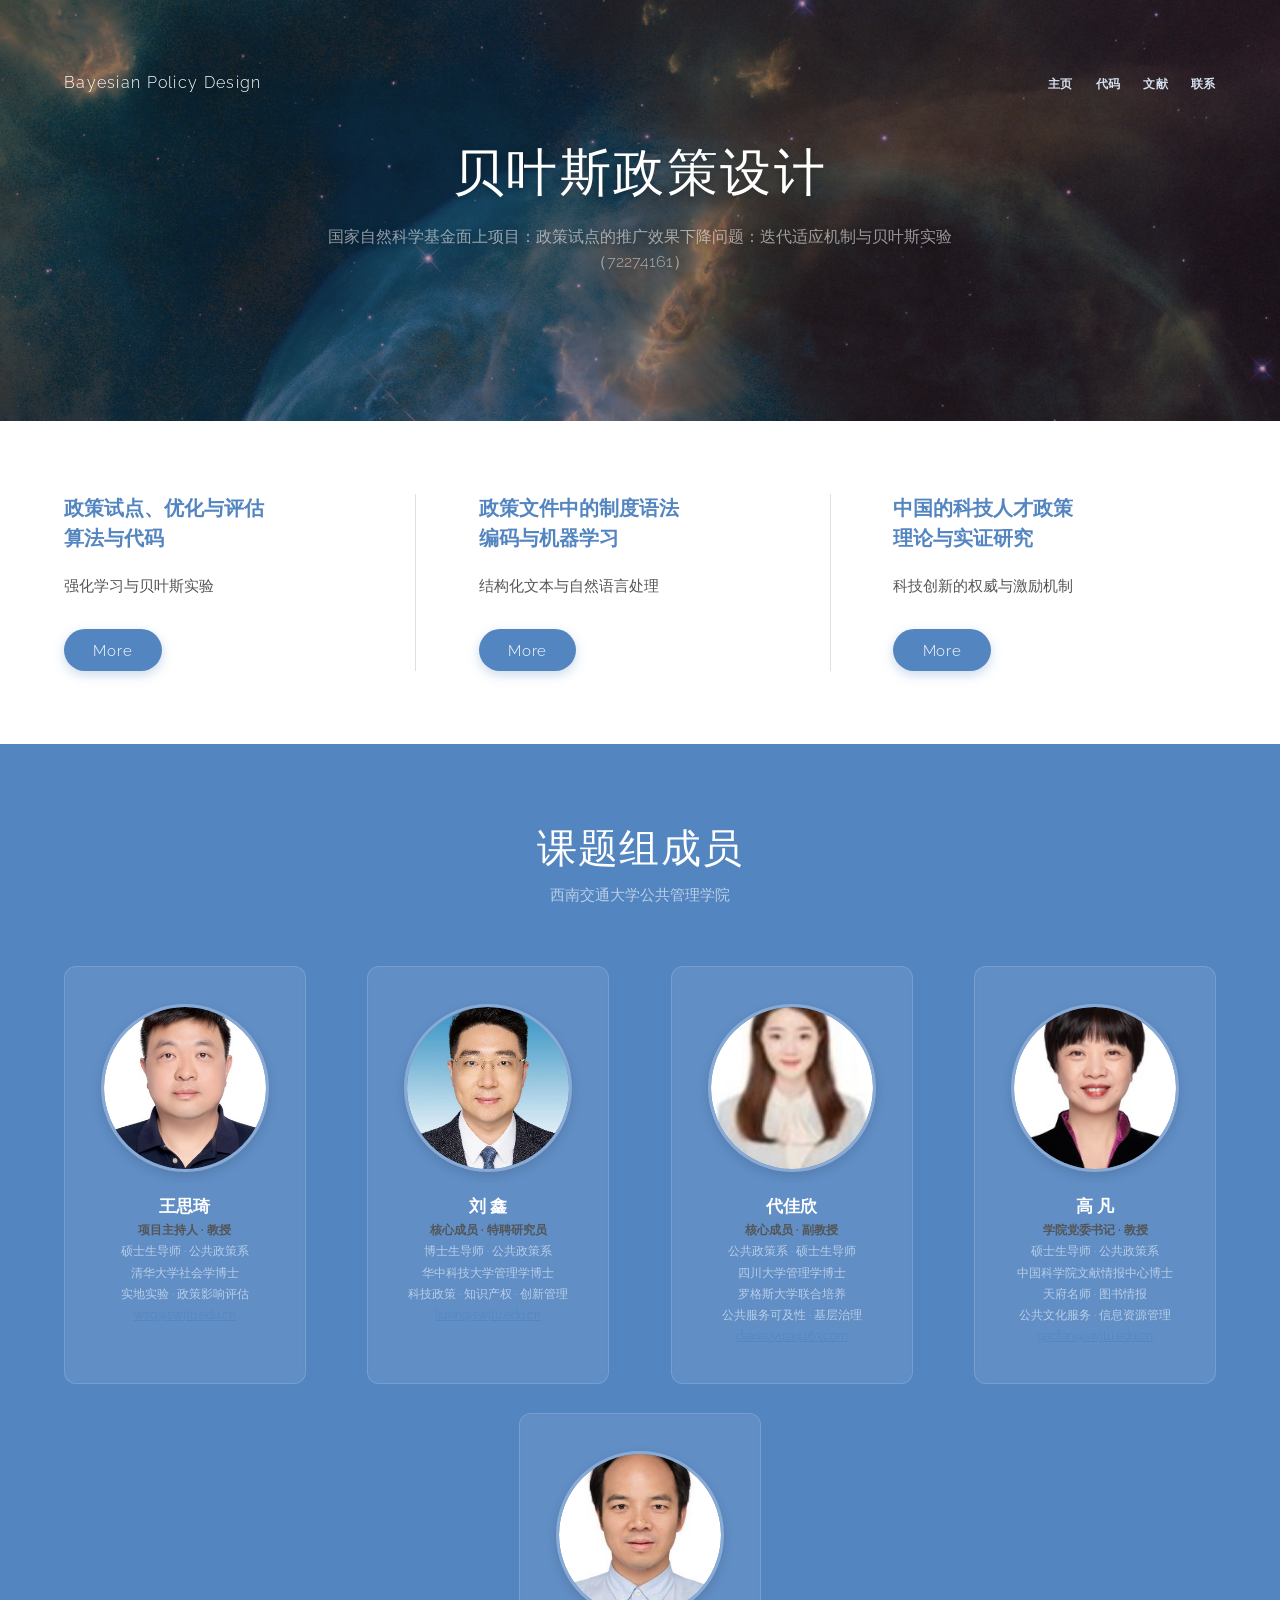
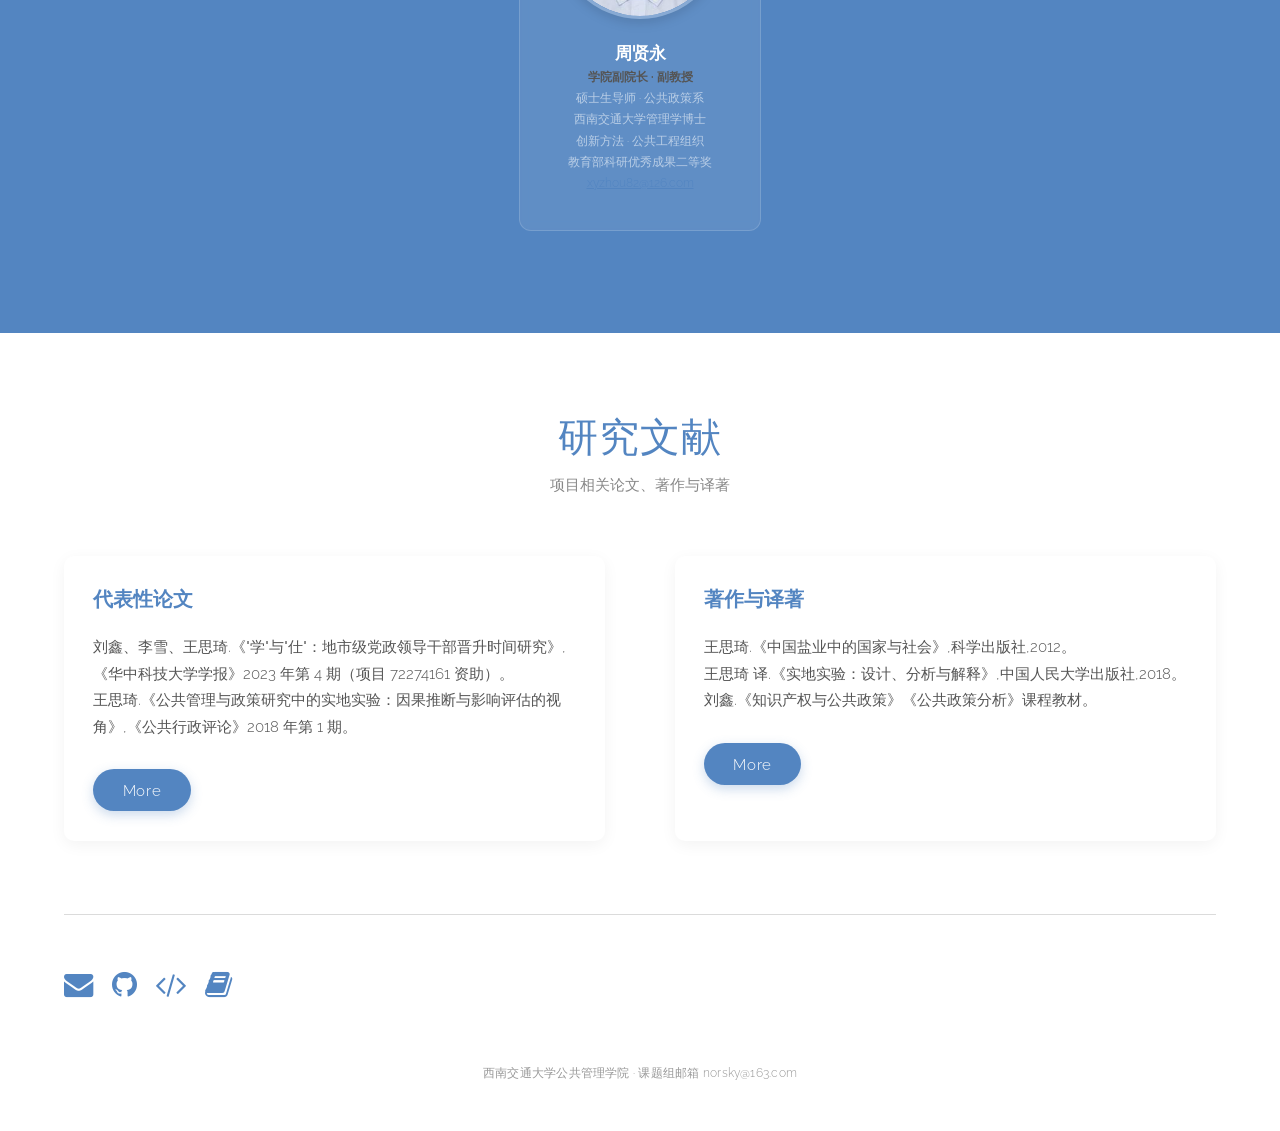
==== commit a37000fb: "所有人系别统一为公共政策系" ====
--- a/index.html
+++ b/index.html
@@ -37,7 +37,7 @@
 							<div class="image round">
 								<img src="images/pic03.jpg" alt="王思琦" width="168" height="168"></div>
 							<h3>王思琦</h3>
-							<p><strong>项目主持人 · 教授</strong><br>硕士生导师 · 行政管理系<br>清华大学社会学博士<br>实地实验 · 政策影响评估<br><a href="mailto:wsq@swjtu.edu.cn">wsq@swjtu.edu.cn</a></p>
+							<p><strong>项目主持人 · 教授</strong><br>硕士生导师 · 公共政策系<br>清华大学社会学博士<br>实地实验 · 政策影响评估<br><a href="mailto:wsq@swjtu.edu.cn">wsq@swjtu.edu.cn</a></p>
 						</div>
 						<div class="box person">
 							<div class="image round">
@@ -55,7 +55,7 @@
 							<div class="image round">
 								<img src="images/pic06.jpg" alt="高凡" width="168" height="168"></div>
 							<h3>高 凡</h3>
-							<p><strong>学院党委书记 · 教授</strong><br>硕士生导师 · 公共管理系<br>中国科学院文献情报中心博士<br>天府名师 · 图书情报<br>公共文化服务 · 信息资源管理<br><a href="mailto:gaofan@swjtu.edu.cn">gaofan@swjtu.edu.cn</a></p>
+							<p><strong>学院党委书记 · 教授</strong><br>硕士生导师 · 公共政策系<br>中国科学院文献情报中心博士<br>天府名师 · 图书情报<br>公共文化服务 · 信息资源管理<br><a href="mailto:gaofan@swjtu.edu.cn">gaofan@swjtu.edu.cn</a></p>
 						</div>
 					</div>
 					<div class="flex flex-4" style="justify-content:center;">
